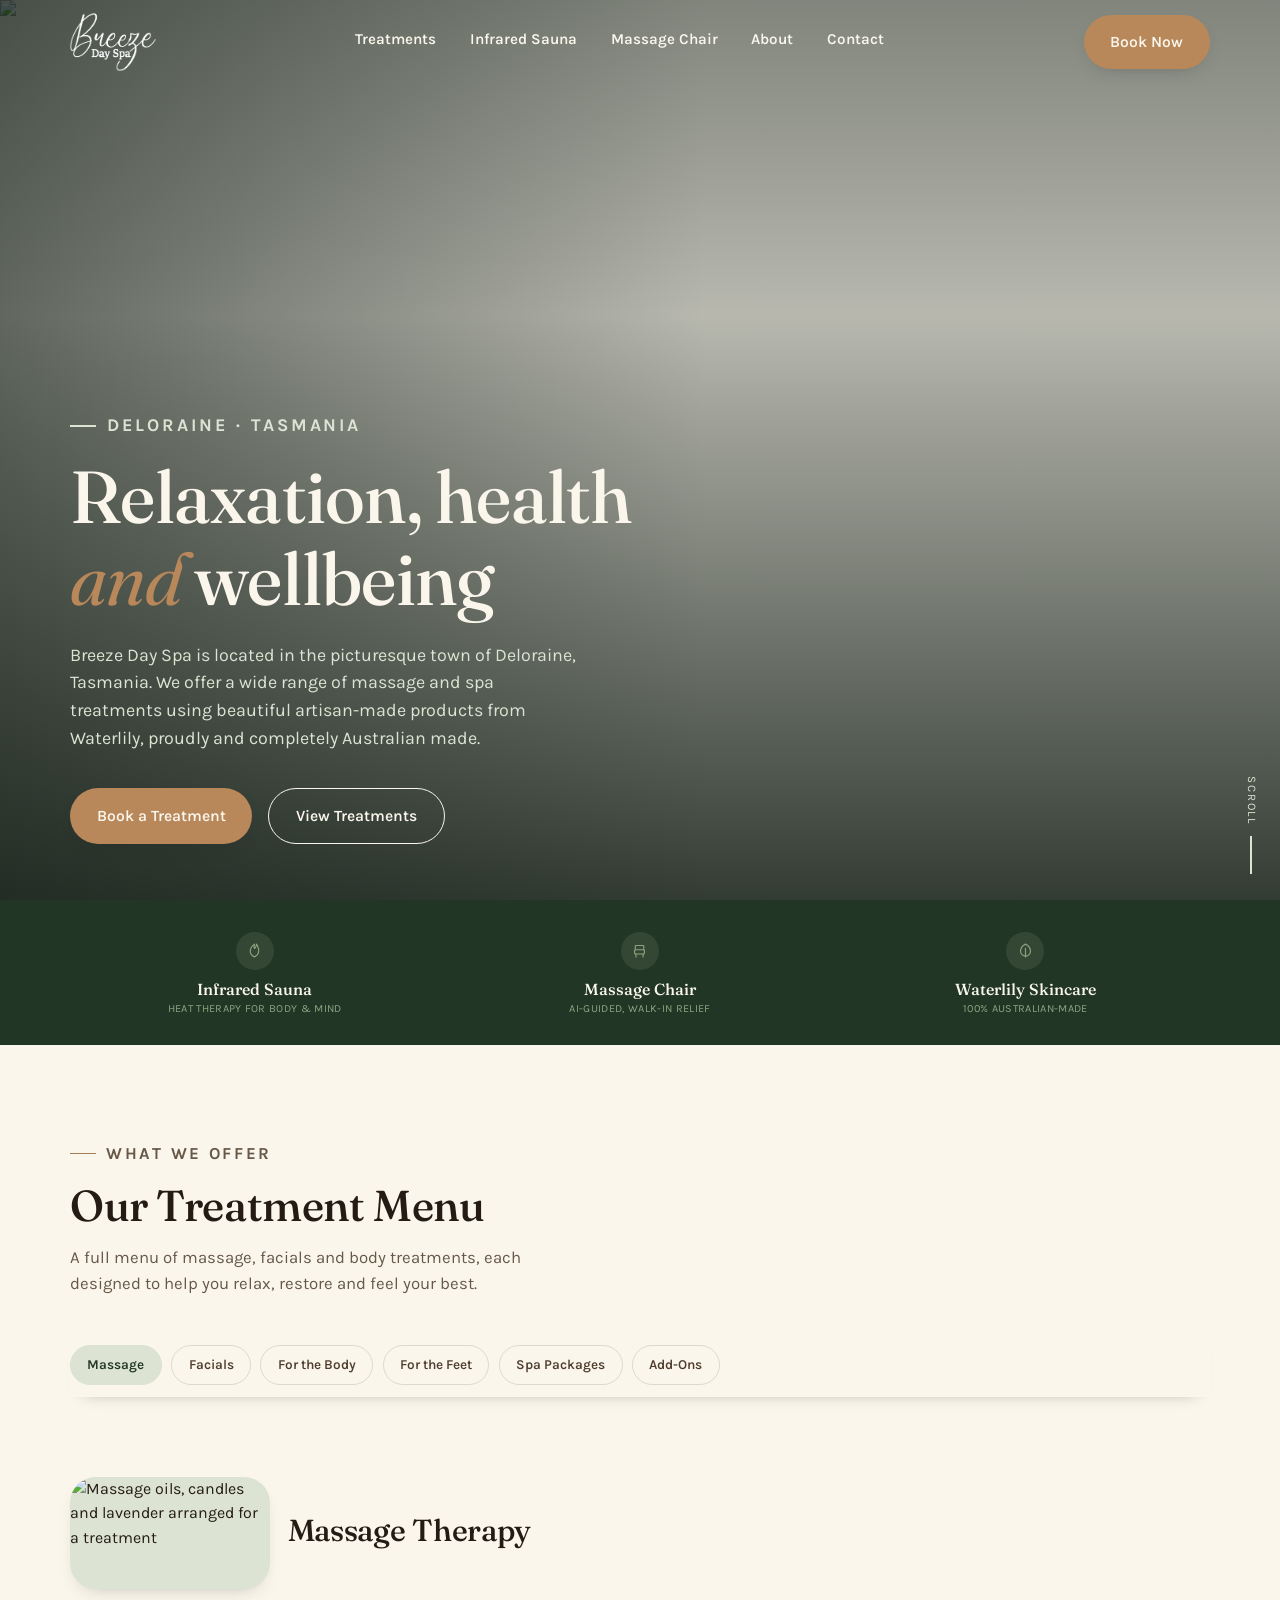
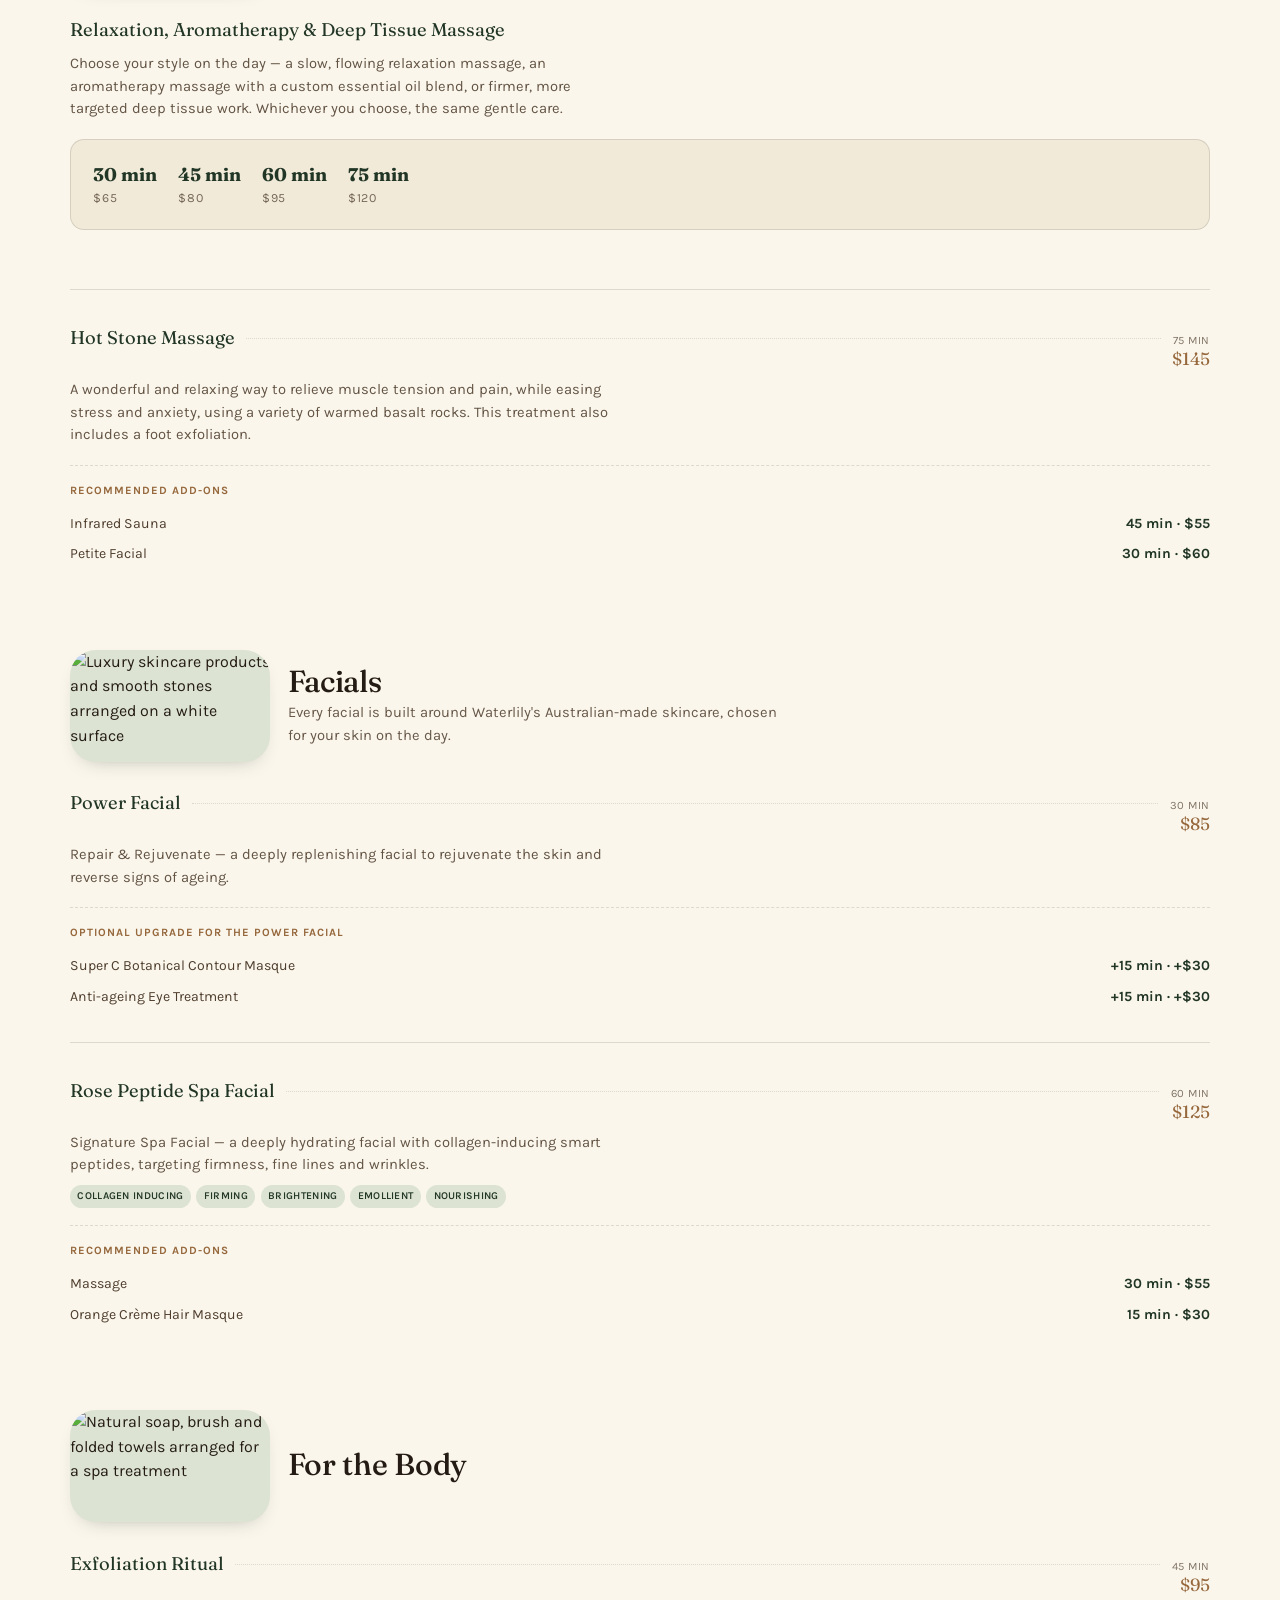
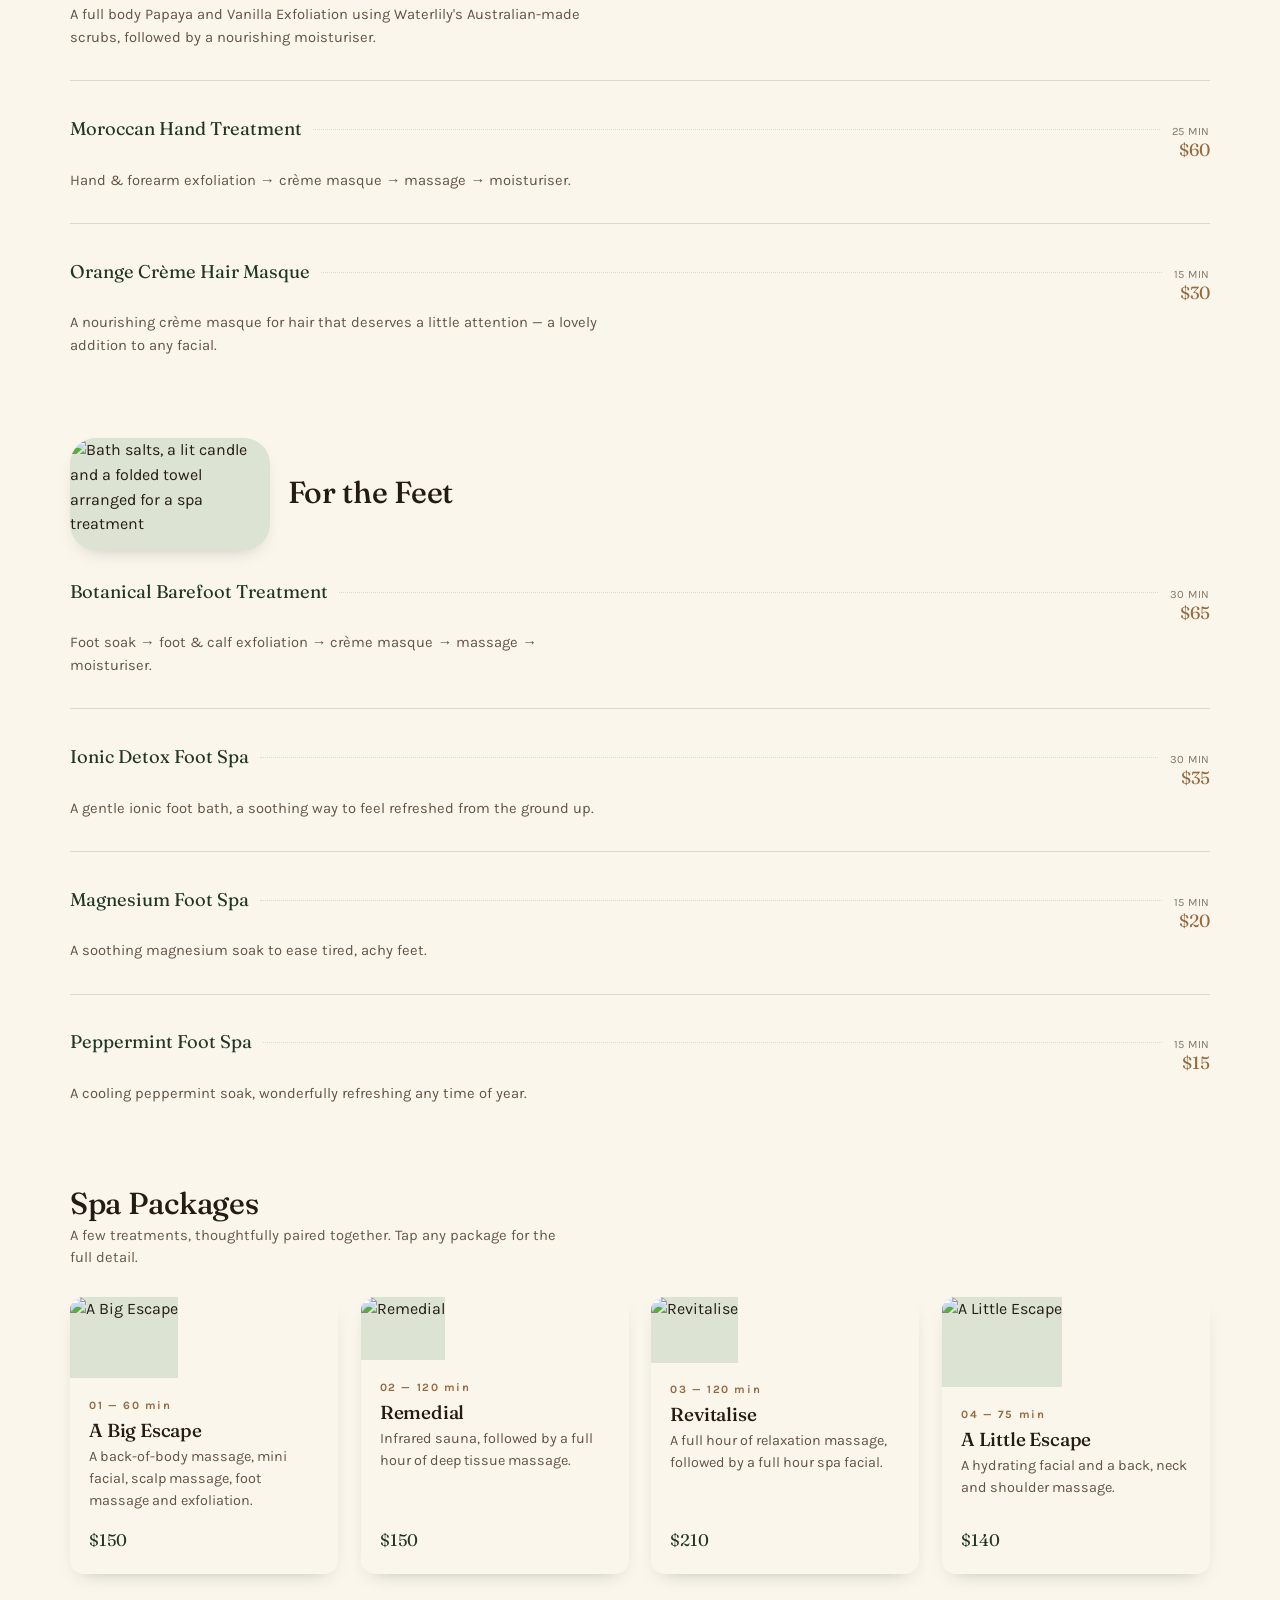
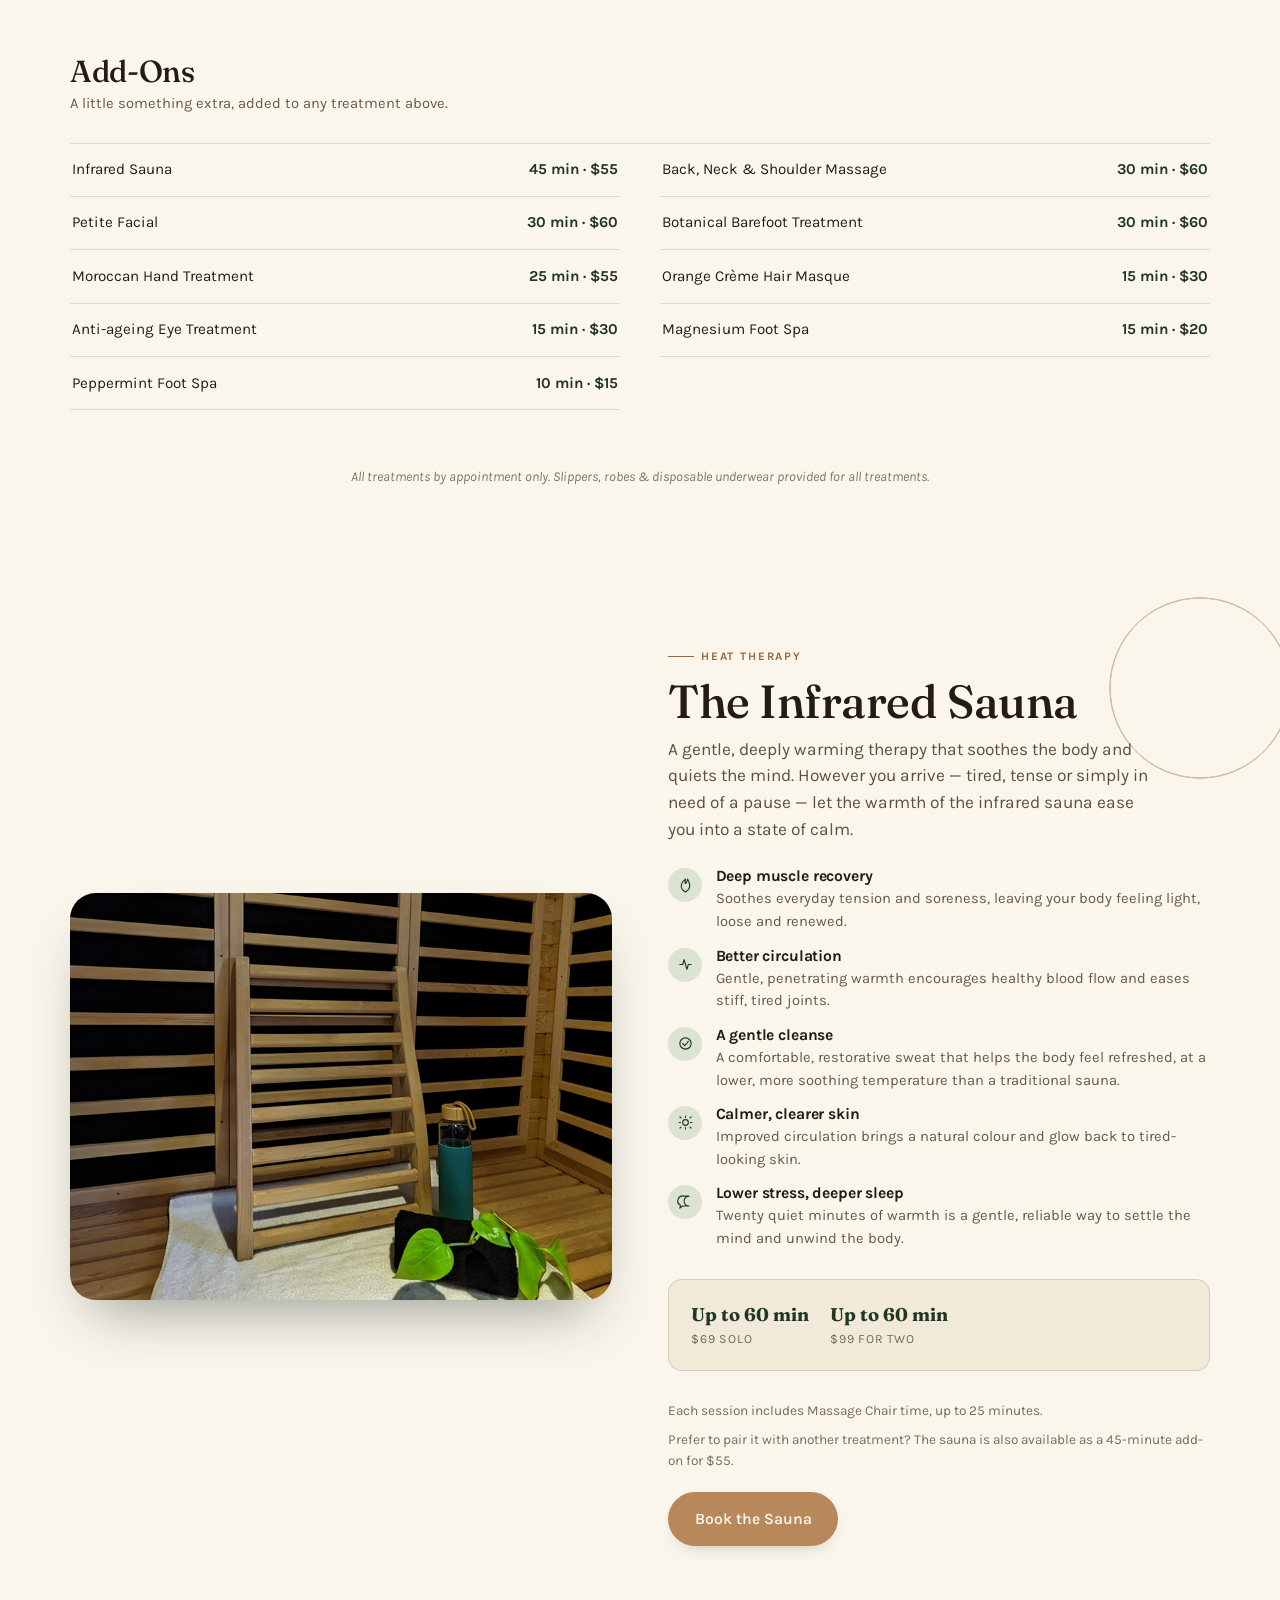
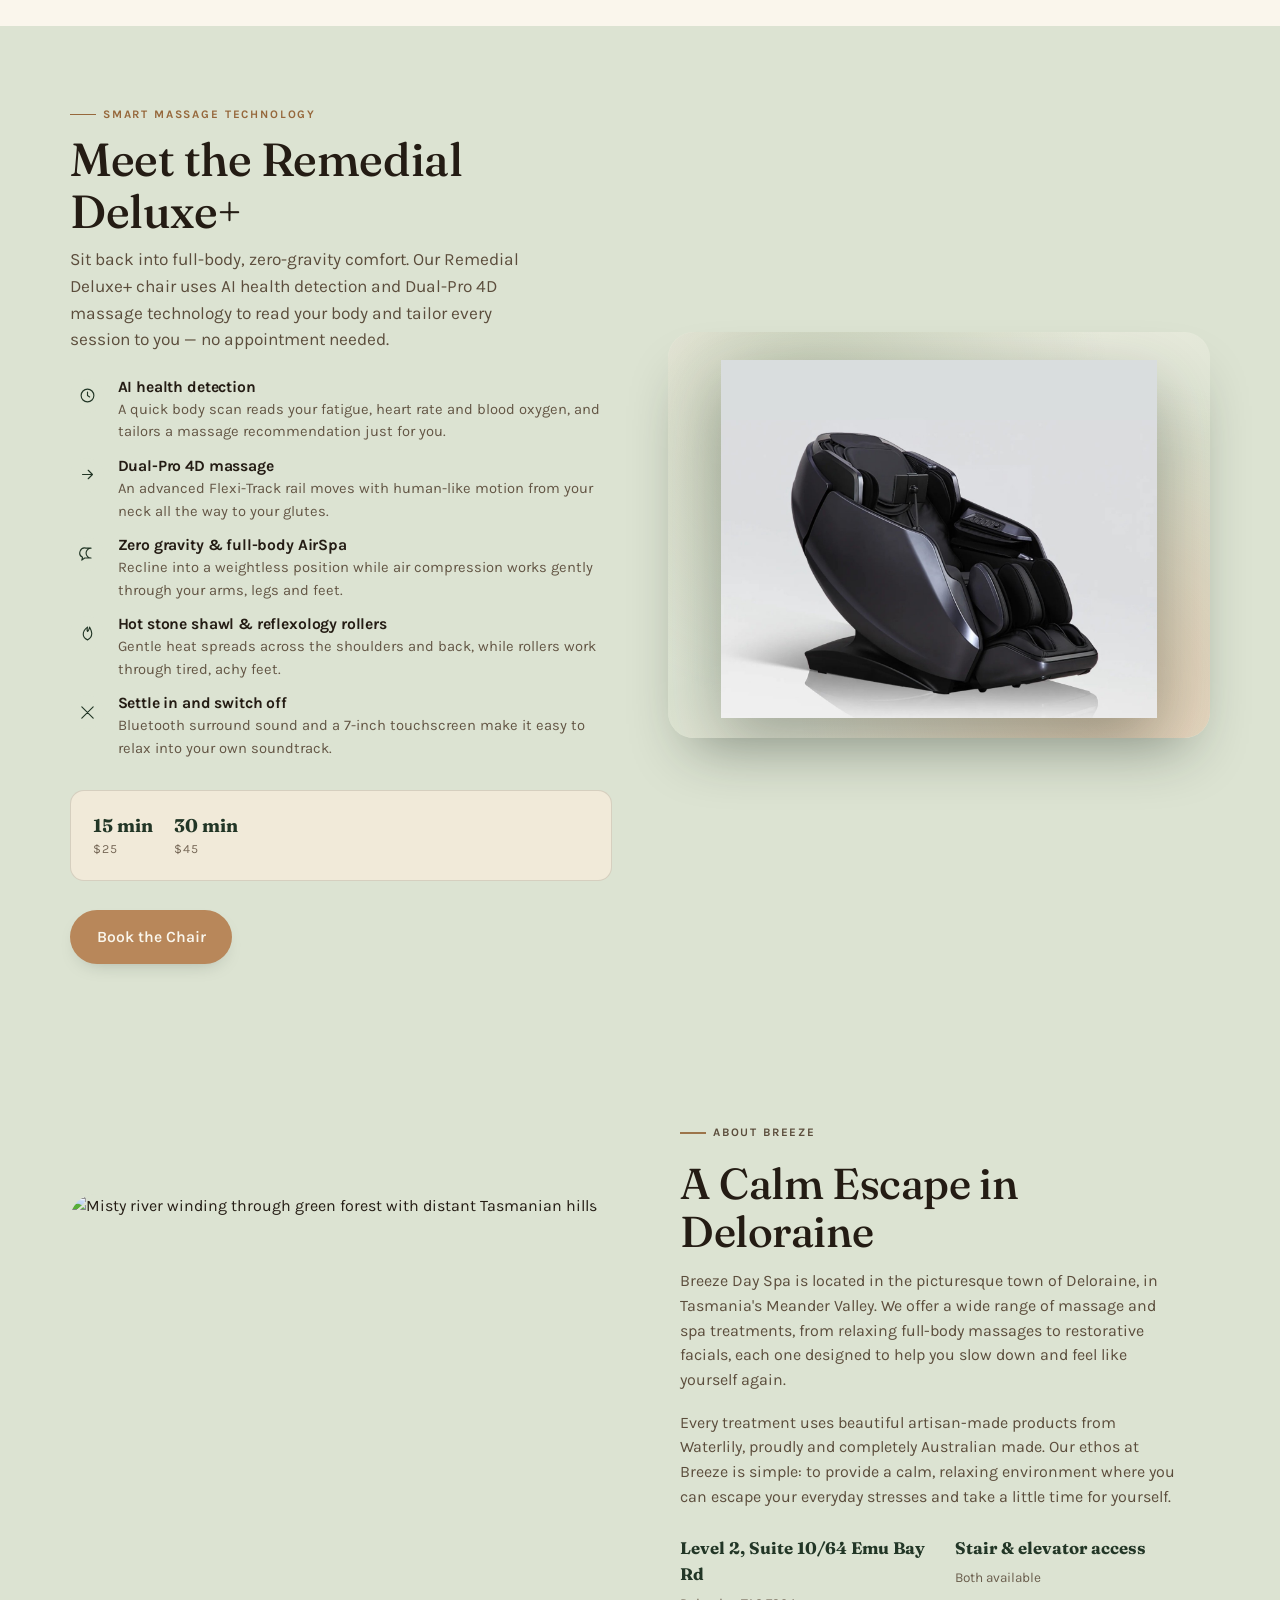
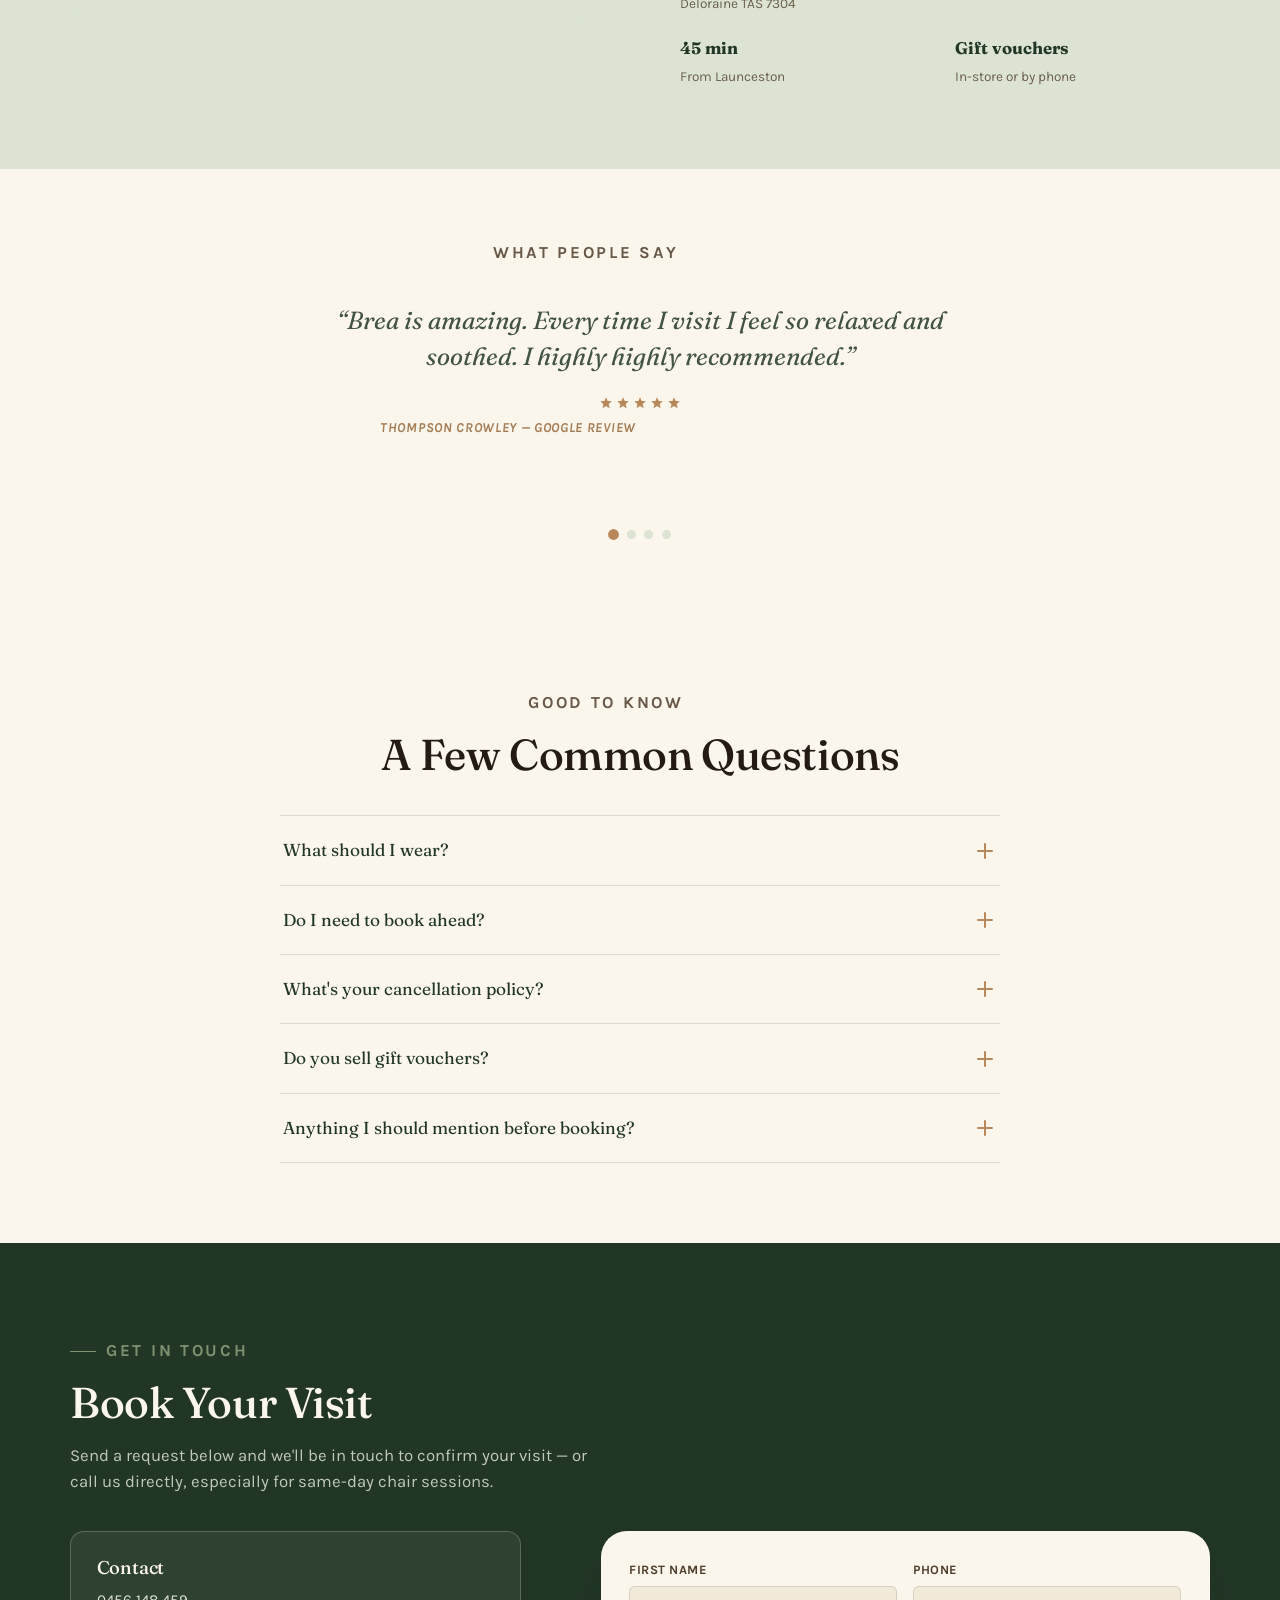
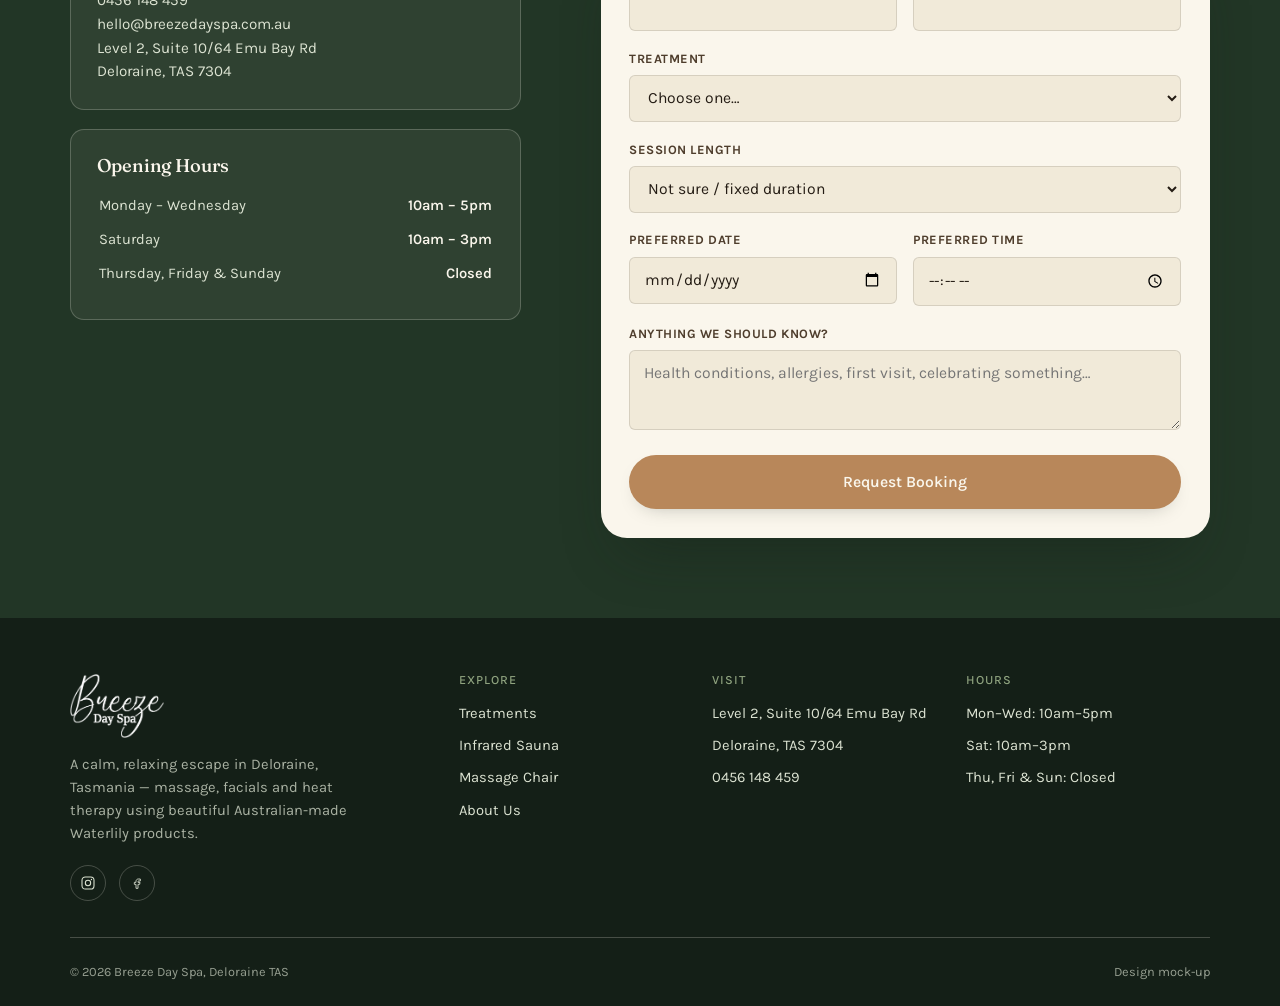
==== index.html.html @ b59d3cf5 "Add files via upload" ====
<!DOCTYPE html>
<html lang="en-AU">
<head>
<meta charset="UTF-8">
<meta name="viewport" content="width=device-width, initial-scale=1.0">
<title>Breeze Day Spa — Deloraine, Tasmania</title>
<link rel="preconnect" href="https://fonts.googleapis.com">
<link rel="preconnect" href="https://fonts.gstatic.com" crossorigin>
<link href="https://fonts.googleapis.com/css2?family=Fraunces:ital,opsz,wght@0,9..144,300;0,9..144,400;0,9..144,500;0,9..144,600;1,9..144,400;1,9..144,500&family=Karla:ital,wght@0,400;0,500;0,600;0,700;1,400&display=swap" rel="stylesheet">
<style>
/* ============ TOKENS ============ */
:root{
  --forest:#223626;
  --forest-deep:#141F17;
  --moss:#5C7A52;
  --moss-light:#8FA37F;
  --bark:#4E3D2C;
  --clay:#B8875A;
  --clay-deep:#96683C;
  --oat:#F1EAD9;
  --oat-light:#FAF6EC;
  --ink:#241C14;
  --mist:#DCE3D2;
  --line:rgba(36,28,20,0.13);
  --line-light:rgba(250,246,236,0.22);
  --shadow-sm:0 8px 20px -12px rgba(22,34,25,0.35);
  --shadow-lg:0 30px 60px -24px rgba(20,31,23,0.45);
  --radius-sm:6px;
  --radius-md:14px;
  --radius-lg:26px;
  --space-1:.5rem;--space-2:1rem;--space-3:1.5rem;--space-4:2.25rem;
  --space-5:3.5rem;--space-6:5rem;--space-7:7rem;
  --font-display:'Fraunces',Georgia,serif;
  --font-body:'Karla',-apple-system,BlinkMacSystemFont,'Segoe UI',sans-serif;
  --ease:cubic-bezier(.22,1,.36,1);
  --header-h:64px;
  --menu-nav-h:64px;
}

/* ============ RESET ============ */
*,*::before,*::after{box-sizing:border-box;margin:0;padding:0;}
html{scroll-behavior:smooth;-webkit-text-size-adjust:100%;}
body{
  font-family:var(--font-body);
  color:var(--ink);
  background:var(--oat-light);
  line-height:1.55;
  overflow-x:clip;
}
img{display:block;max-width:100%;}
a{color:inherit;text-decoration:none;}
button{font:inherit;color:inherit;background:none;border:none;cursor:pointer;}
ul{list-style:none;}
h1,h2,h3,h4{font-family:var(--font-display);font-weight:500;line-height:1.12;letter-spacing:-0.01em;}
:focus-visible{outline:2px solid var(--clay);outline-offset:3px;}
.container{width:100%;max-width:1180px;margin-inline:auto;padding-inline:1.25rem;}
section{scroll-margin-top:var(--header-h);}
@media(prefers-reduced-motion:reduce){
  html{scroll-behavior:auto;}
  *,*::before,*::after{animation-duration:.001ms !important;animation-iteration-count:1 !important;transition-duration:.001ms !important;}
}

/* ============ SHARED PATTERNS ============ */
.eyebrow{
  font-family:var(--font-body);font-weight:700;font-size:.72rem;letter-spacing:.16em;
  text-transform:uppercase;color:var(--clay-deep);display:flex;align-items:center;gap:.6em;
  margin-bottom:.9em;
}
.eyebrow::before{content:"";width:26px;height:1.5px;background:var(--clay-deep);display:inline-block;}
.eyebrow.on-dark{color:var(--moss-light);}
.eyebrow.on-dark::before{background:var(--moss-light);}

.btn{
  display:inline-flex;align-items:center;justify-content:center;gap:.55em;
  padding:.95em 1.7em;border-radius:100px;font-weight:600;font-size:.98rem;
  transition:transform .35s var(--ease),box-shadow .35s var(--ease),background .3s;
  white-space:nowrap;
}
.btn-primary{background:var(--clay);color:var(--oat-light);box-shadow:var(--shadow-sm);}
.btn-primary:hover{background:var(--clay-deep);transform:translateY(-2px);}
.btn-ghost{background:transparent;color:inherit;border:1.5px solid currentColor;}
.btn-ghost:hover{background:rgba(255,255,255,.12);transform:translateY(-2px);}
.btn-ghost.dark{border-color:var(--forest);color:var(--forest);}
.btn-ghost.dark:hover{background:rgba(34,54,38,.08);}

.section-head{max-width:640px;margin-bottom:var(--space-4);}
.section-head h2{font-size:clamp(1.9rem,5vw,2.7rem);}
.section-head p{margin-top:.9em;font-size:1.05rem;color:var(--bark);opacity:.85;max-width:52ch;}
.section-head.center{margin-inline:auto;text-align:center;}
.section-head.center .eyebrow{justify-content:center;}
.section-head.center .eyebrow::before{display:none;}

/* photo-treated retained as a hook class; images now render in natural colour */
.photo-treated{
  filter:none;
}
.photo-frame{position:relative;overflow:hidden;border-radius:var(--radius-lg);background:var(--mist);}
.photo-frame img{width:100%;height:100%;object-fit:cover;}
.photo-frame::after{
  content:"";position:absolute;inset:0;
  background:linear-gradient(180deg,rgba(20,31,23,0) 45%,rgba(20,31,23,.5) 100%);
  pointer-events:none;
}
.photo-frame.no-gradient::after{display:none;}

.reveal{opacity:0;transform:translateY(28px);transition:opacity .8s var(--ease),transform .8s var(--ease);}
.reveal.is-visible{opacity:1;transform:translateY(0);}

/* ============ HEADER ============ */
.site-header{
  position:fixed;top:0;left:0;right:0;z-index:100;
  height:var(--header-h);
  display:flex;align-items:center;
  background:rgba(241,234,217,.0);
  transition:background .4s var(--ease),box-shadow .4s var(--ease),height .3s var(--ease);
}
.site-header.scrolled{
  background:rgba(250,246,236,.94);backdrop-filter:blur(10px);
  box-shadow:0 2px 24px -6px rgba(20,31,23,.18);
}
.site-header .container{display:flex;align-items:center;justify-content:space-between;width:100%;}
.logo{display:flex;align-items:center;}
.logo-img{height:48px;width:auto;display:block;}
.logo-dark{display:none;}
.site-header.scrolled .logo-light{display:none;}
.site-header.scrolled .logo-dark{display:block;}
.site-header.scrolled .nav-link{color:var(--forest);}
.nav-link, .menu-toggle{color:var(--oat-light);}
.site-header.scrolled .menu-toggle{color:var(--forest);}

.nav-links{display:none;}
.nav-cta{display:none;}
.menu-toggle{
  width:42px;height:42px;display:flex;align-items:center;justify-content:center;
  flex-direction:column;gap:5px;
}
.menu-toggle span{display:block;width:22px;height:2px;background:currentColor;border-radius:2px;transition:transform .3s var(--ease),opacity .3s var(--ease);}
.menu-toggle.open span:nth-child(1){transform:translateY(7px) rotate(45deg);}
.menu-toggle.open span:nth-child(2){opacity:0;}
.menu-toggle.open span:nth-child(3){transform:translateY(-7px) rotate(-45deg);}

.mobile-menu{
  position:fixed;inset:0;top:var(--header-h);z-index:90;
  background:var(--forest);color:var(--oat-light);
  display:flex;flex-direction:column;justify-content:space-between;
  padding:var(--space-4) 1.5rem var(--space-5);
  transform:translateX(100%);transition:transform .5s var(--ease);
}
.mobile-menu.open{transform:translateX(0);}
.mobile-menu ul{display:flex;flex-direction:column;gap:1.6rem;}
.mobile-menu a{font-family:var(--font-display);font-size:1.7rem;font-weight:500;}
.mobile-menu .btn{margin-top:2rem;width:100%;}
.mobile-menu .mm-contact{font-size:.95rem;opacity:.75;line-height:1.8;}

@media(min-width:900px){
  :root{--header-h:84px;}
  .logo-img{height:58px;}
  .menu-toggle{display:none;}
  .mobile-menu{display:none;}
  .nav-links{display:flex;align-items:center;gap:2.1rem;}
  .nav-link{font-size:.95rem;font-weight:600;position:relative;padding-bottom:4px;}
  .nav-link::after{content:"";position:absolute;left:0;bottom:0;width:0;height:1.5px;background:currentColor;transition:width .3s var(--ease);}
  .nav-link:hover::after{width:100%;}
  .nav-cta{display:inline-flex;}
}

/* ============ HERO ============ */
.hero{
  position:relative;min-height:100vh;min-height:100svh;display:flex;align-items:flex-end;
  color:var(--oat-light);overflow:hidden;
}
.hero-media{position:absolute;inset:0;z-index:0;}
.hero-media img{width:100%;height:100%;object-fit:cover;}
.hero-media::after{
  content:"";position:absolute;inset:0;
  background:
    linear-gradient(180deg,rgba(20,31,23,.5) 0%,rgba(20,31,23,.25) 35%,rgba(20,31,23,.86) 100%),
    linear-gradient(90deg,rgba(20,31,23,.55) 0%,rgba(20,31,23,.05) 55%);
}
.hero-content{position:relative;z-index:1;width:100%;padding-block:6.5rem var(--space-5);}
.hero-content .eyebrow{color:var(--mist);}
.hero-content .eyebrow::before{background:var(--mist);}
.hero-content h1{font-size:clamp(2.5rem,9vw,4.6rem);font-weight:500;max-width:14ch;}
.hero-content h1 em{font-style:italic;font-weight:400;color:var(--clay);}
.hero-content p{margin-top:1.3rem;font-size:1.12rem;max-width:46ch;color:var(--mist);}
.hero-actions{margin-top:2.2rem;display:flex;flex-wrap:wrap;gap:1rem;}
.hero-scroll{
  position:absolute;bottom:1.6rem;right:1.25rem;z-index:1;
  writing-mode:vertical-rl;font-size:.72rem;letter-spacing:.16em;text-transform:uppercase;
  color:var(--mist);display:flex;align-items:center;gap:.7rem;
}
.hero-scroll .line{width:1.5px;height:38px;background:var(--mist);position:relative;overflow:hidden;}
.hero-scroll .line::after{content:"";position:absolute;top:-100%;left:0;width:100%;height:100%;background:var(--clay);animation:scrollline 2.2s ease-in-out infinite;}
@keyframes scrollline{0%{top:-100%;}50%{top:0%;}100%{top:100%;}}

/* ============ TRUST STRIP ============ */
.trust-strip{background:var(--forest);color:var(--oat);padding:1.8rem 0;}
.trust-strip .container{display:grid;grid-template-columns:repeat(3,1fr);gap:1rem;text-align:center;}
.trust-item{display:flex;flex-direction:column;align-items:center;text-decoration:none;transition:transform .3s var(--ease);}
.trust-item:hover,.trust-item:focus-visible{transform:translateY(-2px);}
.trust-icon{
  width:38px;height:38px;border-radius:50%;flex-shrink:0;
  display:flex;align-items:center;justify-content:center;
  background:rgba(143,163,127,.16);color:var(--clay);
  margin-bottom:.55rem;
}
.trust-item strong{font-family:var(--font-display);font-size:1rem;font-weight:500;color:var(--oat-light);line-height:1.25;}
.trust-item span{margin-top:.2rem;font-size:.68rem;letter-spacing:.03em;color:var(--moss-light);text-transform:uppercase;line-height:1.35;}

/* ============ GENERIC SECTION SPACING ============ */
.section{padding-block:var(--space-6);}
.section.tight{padding-block:var(--space-5);}
.bg-oat{background:var(--oat-light);}
.bg-mist{background:var(--mist);}
.bg-forest{background:var(--forest);color:var(--oat);}
.bg-forest h2,.bg-forest h3{color:var(--oat-light);}

/* ============ FEATURE: SAUNA / CHAIR ============ */
.feature{position:relative;z-index:0;overflow:hidden;}
.feature-grid{display:grid;gap:var(--space-4);}
.feature-media{position:relative;}
.feature-media .photo-frame{aspect-ratio:4/3;box-shadow:var(--shadow-lg);}
.chair-scene{
  position:relative;aspect-ratio:4/3;border-radius:var(--radius-lg);overflow:hidden;
  box-shadow:var(--shadow-lg);background:var(--mist);
}
.chair-scene-bg{
  position:absolute;inset:0;
  background:
    radial-gradient(circle at 26% 18%,rgba(143,163,127,.45),transparent 58%),
    radial-gradient(circle at 82% 88%,rgba(184,135,90,.32),transparent 55%),
    linear-gradient(155deg,var(--oat-light) 0%,var(--mist) 55%,var(--oat) 100%);
}
.chair-scene-card{position:absolute;inset:7% 9% 5%;display:flex;align-items:center;justify-content:center;}
.chair-scene-card img{width:100%;height:100%;object-fit:contain;filter:drop-shadow(0 26px 34px rgba(20,31,23,.32));}
.feature-body h2{font-size:clamp(2rem,6vw,2.9rem);margin-bottom:.5rem;}
.feature-lede{font-size:1.08rem;color:var(--bark);opacity:.9;margin-bottom:1.6rem;max-width:48ch;}
.benefit-list{display:grid;gap:.85rem;margin-bottom:1.8rem;}
.benefit-item{display:flex;gap:.85rem;align-items:flex-start;}
.benefit-item .ico{
  flex-shrink:0;width:34px;height:34px;border-radius:50%;
  background:var(--mist);display:flex;align-items:center;justify-content:center;color:var(--forest);
}
.benefit-item h4{font-family:var(--font-body);font-weight:700;font-size:.98rem;margin-bottom:.15rem;}
.benefit-item p{font-size:.92rem;color:var(--bark);opacity:.85;}
.session-box{
  background:var(--oat);border:1px solid var(--line);border-radius:var(--radius-md);
  padding:1.3rem 1.4rem;margin-bottom:1.8rem;display:flex;flex-wrap:wrap;gap:1.3rem;
}
.session-box .opt{display:flex;flex-direction:column;}
.session-box .opt strong{font-family:var(--font-display);font-size:1.15rem;color:var(--forest);}
.session-box .opt span{font-size:.78rem;text-transform:uppercase;letter-spacing:.06em;color:var(--bark);opacity:.75;}

/* warmth ring signature graphic, used behind the sauna feature */
.warmth-rings{position:absolute;pointer-events:none;z-index:-1;opacity:.55;}
.warmth-rings circle{fill:none;stroke:var(--clay);stroke-width:1;transform-origin:center;animation:ring-pulse 5.5s var(--ease) infinite;}
.warmth-rings circle:nth-child(2){animation-delay:1.1s;}
.warmth-rings circle:nth-child(3){animation-delay:2.2s;}
@keyframes ring-pulse{
  0%{transform:scale(.65);opacity:.9;}
  80%{transform:scale(1.25);opacity:0;}
  100%{transform:scale(1.25);opacity:0;}
}

@media(min-width:860px){
  .feature-grid{grid-template-columns:1fr 1fr;align-items:center;gap:var(--space-5);}
  .feature.reverse .feature-grid{direction:rtl;}
  .feature.reverse .feature-body{direction:ltr;}
  .feature.reverse .feature-media{direction:ltr;}
}

/* ============ TREATMENT MENU (categories, price rows, variants) ============ */
.menu-nav{
  display:flex;gap:.6rem;overflow-x:auto;padding:.75rem 0;margin-bottom:var(--space-4);
  scrollbar-width:none;-ms-overflow-style:none;
  position:sticky;top:var(--header-h);z-index:50;
  background:var(--oat-light);
  box-shadow:0 10px 16px -14px rgba(20,31,23,.35);
}
.menu-nav::-webkit-scrollbar{display:none;}
.menu-nav a{
  flex-shrink:0;padding:.6em 1.2em;border-radius:100px;border:1.5px solid var(--line);
  font-size:.85rem;font-weight:600;color:var(--bark);white-space:nowrap;
  transition:background .3s var(--ease),border-color .3s var(--ease),color .3s var(--ease);
}
.menu-nav a.active{background:var(--mist);border-color:var(--mist);color:var(--forest);}

.menu-category{margin-top:var(--space-6);scroll-margin-top:calc(var(--header-h) + var(--menu-nav-h) + 18px);}
.menu-category:first-of-type{margin-top:0;}
.menu-category-head{display:grid;gap:1.1rem;align-items:center;margin-bottom:1.7rem;}
.menu-category-photo{aspect-ratio:16/9;box-shadow:var(--shadow-sm);}
.menu-category-head h3{font-size:clamp(1.5rem,4vw,1.9rem);margin-bottom:.3rem;}
.menu-category-head .cat-note{font-size:.92rem;color:var(--bark);opacity:.85;max-width:56ch;}
@media(min-width:700px){
  .menu-category-head{grid-template-columns:200px 1fr;}
}

.menu-list{display:flex;flex-direction:column;gap:2.1rem;}
.menu-item{padding-bottom:1.9rem;border-bottom:1px solid var(--line);}
.menu-item:last-child{border-bottom:none;padding-bottom:0;}

.menu-item-head{display:flex;align-items:baseline;gap:.7rem;margin-bottom:.55rem;}
.menu-item-head .name{font-family:var(--font-display);font-size:1.15rem;color:var(--forest);}
.menu-item-head .leader{flex:1;min-width:20px;border-bottom:1.5px dotted var(--line);transform:translateY(-5px);}
.menu-item-price{display:flex;flex-direction:column;align-items:flex-end;line-height:1.25;flex-shrink:0;}
.menu-item-price .dur{font-size:.7rem;text-transform:uppercase;letter-spacing:.05em;color:var(--bark);opacity:.7;}
.menu-item-price .amt{font-family:var(--font-display);font-size:1.1rem;color:var(--clay-deep);}
.menu-item-title{font-family:var(--font-display);font-size:1.15rem;color:var(--forest);margin-bottom:.5rem;}
.menu-item-desc{font-size:.92rem;color:var(--bark);opacity:.88;max-width:60ch;}

.menu-tags{margin-top:.5rem;display:flex;flex-wrap:wrap;gap:.35rem;}
.tag-pill{display:inline-block;font-size:.65rem;letter-spacing:.03em;text-transform:uppercase;background:var(--mist);color:var(--forest);padding:.3em .7em;border-radius:100px;font-weight:600;}

.menu-addon-block{margin-top:1.1rem;padding-top:1rem;border-top:1px dashed var(--line);}
.menu-addon-block .label{font-size:.7rem;font-weight:700;letter-spacing:.09em;text-transform:uppercase;color:var(--clay-deep);margin-bottom:.55rem;}
.menu-addon-row{display:flex;justify-content:space-between;gap:1rem;font-size:.88rem;padding:.28rem 0;color:var(--bark);}
.menu-addon-row .amt{font-weight:700;color:var(--forest);white-space:nowrap;flex-shrink:0;}

.addon-grid{display:grid;gap:0;border-top:1px solid var(--line);}
.addon-row{display:flex;justify-content:space-between;gap:1rem;padding:.9rem .1rem;border-bottom:1px solid var(--line);font-size:.95rem;}
.addon-row .amt{font-weight:700;color:var(--forest);white-space:nowrap;}
@media(min-width:700px){
  .addon-grid{grid-template-columns:1fr 1fr;column-gap:2.5rem;}
}

.menu-footnote{margin-top:var(--space-5);text-align:center;font-size:.85rem;font-style:italic;color:var(--bark);opacity:.7;}

/* ============ TREATMENT/PACKAGE CARDS ============ */
.treat-grid{
  display:grid;grid-template-columns:repeat(auto-fill,minmax(230px,1fr));
  gap:1.4rem;
}
.treat-card{
  cursor:pointer;background:var(--oat-light);border-radius:var(--radius-md);overflow:hidden;
  box-shadow:var(--shadow-sm);transition:transform .4s var(--ease),box-shadow .4s var(--ease);
  display:flex;flex-direction:column;text-align:left;width:100%;
}
.treat-card:hover{transform:translateY(-6px);box-shadow:var(--shadow-lg);}
.treat-card .photo-frame{aspect-ratio:4/3;border-radius:0;}
.treat-card-body{padding:1.15rem 1.2rem 1.3rem;flex:1;display:flex;flex-direction:column;}
.treat-card-body .num{font-size:.7rem;letter-spacing:.14em;color:var(--clay-deep);font-weight:700;margin-bottom:.35rem;}
.treat-card-body h3{font-size:1.18rem;margin-bottom:.3rem;}
.treat-card-body .meta{font-size:.78rem;color:var(--bark);opacity:.75;margin-bottom:.55rem;text-transform:uppercase;letter-spacing:.04em;}
.treat-card-body p{font-size:.9rem;color:var(--bark);opacity:.88;flex:1;}
.treat-card-body .price{margin-top:.9rem;font-family:var(--font-display);color:var(--forest);font-size:1.05rem;}

/* Treatment modal */
.modal-backdrop{
  position:fixed;inset:0;background:rgba(20,31,23,.6);backdrop-filter:blur(3px);
  z-index:200;opacity:0;pointer-events:none;transition:opacity .35s var(--ease);
  display:flex;align-items:flex-end;justify-content:center;
}
.modal-backdrop.open{opacity:1;pointer-events:auto;}
.modal{
  background:var(--oat-light);width:100%;max-width:560px;border-radius:24px 24px 0 0;
  max-height:88vh;overflow-y:auto;transform:translateY(40px);transition:transform .4s var(--ease);
}
.modal-backdrop.open .modal{transform:translateY(0);}
.modal-media{position:relative;aspect-ratio:16/10;}
.modal-media img{width:100%;height:100%;object-fit:cover;}
.modal-close{
  position:absolute;top:1rem;right:1rem;width:38px;height:38px;border-radius:50%;
  background:rgba(20,31,23,.55);color:#fff;display:flex;align-items:center;justify-content:center;
  backdrop-filter:blur(4px);
}
.modal-body{padding:1.6rem 1.6rem 2.2rem;}
.modal-body .meta{font-size:.8rem;text-transform:uppercase;letter-spacing:.05em;color:var(--clay-deep);font-weight:700;margin-bottom:.4rem;}
.modal-body h3{font-size:1.6rem;margin-bottom:.6rem;}
.modal-body p{color:var(--bark);opacity:.9;margin-bottom:1.4rem;}
.modal-footer{display:flex;align-items:center;justify-content:space-between;gap:1rem;flex-wrap:wrap;}
.modal-footer .price{font-family:var(--font-display);font-size:1.3rem;color:var(--forest);}
@media(min-width:640px){
  .modal-backdrop{align-items:center;}
  .modal{border-radius:24px;}
}

/* ============ ABOUT / LOCATION ============ */
.about-grid{display:grid;gap:var(--space-4);align-items:center;}
.about-media .photo-frame{aspect-ratio:5/4;}
.about-copy p{color:var(--bark);opacity:.9;margin-bottom:1.1rem;max-width:50ch;}
.about-facts{display:grid;grid-template-columns:1fr 1fr;gap:1.2rem;margin-top:1.6rem;}
.about-facts .fact strong{display:block;font-family:var(--font-display);color:var(--forest);font-size:1.05rem;margin-bottom:.2rem;}
.about-facts .fact span{font-size:.85rem;color:var(--bark);opacity:.8;}
@media(min-width:860px){
  .about-grid{grid-template-columns:1fr 1fr;gap:var(--space-6);}
}

/* ============ TESTIMONIALS ============ */
.testi-wrap{max-width:680px;margin-inline:auto;text-align:center;position:relative;}
.testi-track{position:relative;min-height:220px;}
.testi-slide{
  position:absolute;inset:0;opacity:0;transform:translateY(12px);
  transition:opacity .6s var(--ease),transform .6s var(--ease);pointer-events:none;
}
.testi-slide.active{opacity:1;transform:translateY(0);pointer-events:auto;}
.testi-slide p{font-family:var(--font-display);font-size:clamp(1.2rem,3.4vw,1.55rem);font-weight:400;font-style:italic;color:var(--forest);line-height:1.45;}
.testi-stars{display:flex;justify-content:center;gap:.2rem;margin-top:1.3rem;color:var(--clay);}
.testi-slide .who{margin-top:.5rem;font-family:var(--font-body);font-weight:700;font-size:.85rem;text-transform:uppercase;letter-spacing:.05em;color:var(--clay-deep);}
.testi-dots{display:flex;gap:.55rem;justify-content:center;margin-top:1.8rem;}
.testi-dots button{width:9px;height:9px;border-radius:50%;background:var(--mist);transition:background .3s,transform .3s;}
.testi-dots button.active{background:var(--clay);transform:scale(1.2);}

/* ============ FAQ ============ */
.faq-list{max-width:720px;margin-inline:auto;border-top:1px solid var(--line);}
.faq-item{border-bottom:1px solid var(--line);}
.faq-q{
  width:100%;display:flex;align-items:center;justify-content:space-between;gap:1rem;
  padding:1.3rem .2rem;text-align:left;font-family:var(--font-display);font-size:1.08rem;color:var(--forest);
}
.faq-q .plus{flex-shrink:0;width:24px;height:24px;position:relative;}
.faq-q .plus::before,.faq-q .plus::after{content:"";position:absolute;background:var(--clay);border-radius:2px;transition:transform .35s var(--ease);}
.faq-q .plus::before{width:16px;height:2px;top:11px;left:4px;}
.faq-q .plus::after{width:2px;height:16px;top:4px;left:11px;}
.faq-item.open .faq-q .plus::after{transform:rotate(90deg);opacity:0;}
.faq-a{max-height:0;overflow:hidden;transition:max-height .45s var(--ease);}
.faq-a p{padding:0 .2rem 1.4rem;color:var(--bark);opacity:.88;max-width:60ch;font-size:.95rem;}

/* ============ BOOKING / CONTACT ============ */
.book-grid{display:grid;gap:var(--space-4);}
.info-card{background:rgba(250,246,236,.06);border:1px solid var(--line-light);border-radius:var(--radius-md);padding:1.6rem;}
.info-card + .info-card{margin-top:1.2rem;}
.info-card h3{font-size:1.15rem;color:var(--oat-light);margin-bottom:.7rem;}
.info-card p, .info-card a{color:var(--mist);font-size:.95rem;}
.hours-table{width:100%;font-size:.92rem;color:var(--mist);}
.hours-table td{padding:.3rem 0;}
.hours-table td:last-child{text-align:right;color:var(--oat-light);font-weight:600;}

.book-form{background:var(--oat-light);border-radius:var(--radius-lg);padding:1.8rem;box-shadow:var(--shadow-lg);color:var(--ink);}
.form-row{margin-bottom:1.1rem;}
.form-row label{display:block;font-size:.8rem;font-weight:700;text-transform:uppercase;letter-spacing:.04em;margin-bottom:.4rem;color:var(--bark);}
.form-row input,.form-row select,.form-row textarea{
  width:100%;padding:.8em .9em;border:1.5px solid var(--line);border-radius:var(--radius-sm);
  font-family:var(--font-body);font-size:.98rem;background:var(--oat);color:var(--ink);
  transition:border-color .3s;
}
.form-row input:focus,.form-row select:focus,.form-row textarea:focus{border-color:var(--clay);outline:none;}
.form-row textarea{resize:vertical;min-height:80px;}
.two-col{display:grid;grid-template-columns:1fr 1fr;gap:1rem;}
.form-success{
  display:none;align-items:center;gap:.7rem;background:var(--mist);color:var(--forest);
  padding:1rem 1.1rem;border-radius:var(--radius-sm);font-weight:600;font-size:.92rem;margin-top:1rem;
}
.form-success.show{display:flex;}
@media(min-width:900px){
  .book-grid{grid-template-columns:.85fr 1.15fr;gap:var(--space-6);}
}

/* ============ FOOTER ============ */
.site-footer{background:var(--forest-deep);color:var(--mist);padding-block:var(--space-5) var(--space-3);}
.footer-top{display:grid;gap:var(--space-4);padding-bottom:var(--space-4);border-bottom:1px solid var(--line-light);}
.footer-brand .logo{margin-bottom:1rem;}
.logo-footer{height:64px;}
.footer-brand p{max-width:34ch;font-size:.92rem;opacity:.75;}
.footer-col h4{font-family:var(--font-body);font-size:.78rem;text-transform:uppercase;letter-spacing:.08em;color:var(--moss-light);margin-bottom:.9rem;}
.footer-col ul{display:flex;flex-direction:column;gap:.6rem;font-size:.92rem;}
.footer-col a:hover{color:var(--oat-light);}
.footer-social{display:flex;gap:.8rem;margin-top:1.2rem;}
.footer-social a{width:36px;height:36px;border-radius:50%;border:1px solid var(--line-light);display:flex;align-items:center;justify-content:center;transition:background .3s,border-color .3s;}
.footer-social a:hover{background:rgba(255,255,255,.08);border-color:var(--moss-light);}
.footer-bottom{display:flex;flex-wrap:wrap;justify-content:space-between;gap:.8rem;padding-top:var(--space-3);font-size:.8rem;opacity:.65;}
@media(min-width:860px){
  .footer-top{grid-template-columns:1.3fr .8fr .8fr .9fr;}
}

/* ============ STICKY MOBILE CTA ============ */
.sticky-cta{
  position:fixed;bottom:0;left:0;right:0;z-index:80;padding:.85rem 1rem;
  background:linear-gradient(0deg,rgba(20,31,23,.97) 60%,rgba(20,31,23,0));
  transform:translateY(100%);transition:transform .4s var(--ease);
}
.sticky-cta.show{transform:translateY(0);}
.sticky-cta .btn{width:100%;}
@media(min-width:900px){.sticky-cta{display:none;}}
</style>
</head>
<body>

<!-- ============ HEADER ============ -->
<header class="site-header" id="siteHeader">
  <div class="container">
    <a href="#top" class="logo" aria-label="Breeze Day Spa — home">
      <img src="[data-uri]" alt="Breeze Day Spa" class="logo-img logo-light">
      <img src="[data-uri]" alt="Breeze Day Spa" class="logo-img logo-dark">
    </a>
    <nav class="nav-links" aria-label="Primary">
      <a class="nav-link" href="#treatments">Treatments</a>
      <a class="nav-link" href="#sauna">Infrared Sauna</a>
      <a class="nav-link" href="#chair">Massage Chair</a>
      <a class="nav-link" href="#about">About</a>
      <a class="nav-link" href="#book">Contact</a>
    </nav>
    <a href="#book" class="btn btn-primary nav-cta">Book Now</a>
    <button class="menu-toggle" id="menuToggle" aria-label="Open menu" aria-expanded="false" aria-controls="mobileMenu">
      <span></span><span></span><span></span>
    </button>
  </div>
</header>

<div class="mobile-menu" id="mobileMenu">
  <ul>
    <li><a href="#treatments" class="mm-link">Treatments</a></li>
    <li><a href="#sauna" class="mm-link">Infrared Sauna</a></li>
    <li><a href="#chair" class="mm-link">Massage Chair</a></li>
    <li><a href="#about" class="mm-link">About</a></li>
    <li><a href="#book" class="mm-link">Contact</a></li>
  </ul>
  <div>
    <a href="#book" class="btn btn-primary mm-link">Book Now</a>
    <p class="mm-contact">0456 148 459<br>Level 2, Suite 10/64 Emu Bay Rd, Deloraine</p>
  </div>
</div>

<!-- ============ HERO ============ -->
<div id="top"></div>
<section class="hero">
  <div class="hero-media">
    <img src="https://images.pexels.com/photos/6186740/pexels-photo-6186740.jpeg?auto=compress&cs=tinysrgb&w=1600" alt="Lit candle and rolled white towels arranged on a wooden surface" class="photo-treated" loading="eager">
  </div>
  <div class="hero-content container">
    <p class="eyebrow">Deloraine · Tasmania</p>
    <h1>Relaxation, health <em>and</em> wellbeing</h1>
    <p>Breeze Day Spa is located in the picturesque town of Deloraine, Tasmania. We offer a wide range of massage and spa treatments using beautiful artisan-made products from Waterlily, proudly and completely Australian made.</p>
    <div class="hero-actions">
      <a href="#book" class="btn btn-primary">Book a Treatment</a>
      <a href="#treatments" class="btn btn-ghost">View Treatments</a>
    </div>
  </div>
  <div class="hero-scroll"><span>Scroll</span><span class="line"></span></div>
</section>

<!-- ============ TRUST STRIP ============ -->
<div class="trust-strip">
  <div class="container">
    <a href="#sauna" class="trust-item">
      <span class="trust-icon" aria-hidden="true">
        <svg width="17" height="17" viewBox="0 0 24 24" fill="none"><path d="M12 21c4-2 6-5 6-9 0-4-2-6-3-9-1 3-1 5-3 6-1-2-1-3 0-6-4 3-6 7-6 10 0 4 2 6 6 8z" stroke="currentColor" stroke-width="1.6" stroke-linejoin="round"/></svg>
      </span>
      <strong>Infrared Sauna</strong>
      <span>Heat therapy for body &amp; mind</span>
    </a>
    <a href="#chair" class="trust-item">
      <span class="trust-icon" aria-hidden="true">
        <svg width="17" height="17" viewBox="0 0 24 24" fill="none"><path d="M6 11V6a1 1 0 011-1h10a1 1 0 011 1v5" stroke="currentColor" stroke-width="1.6" stroke-linecap="round"/><rect x="5" y="11" width="14" height="6" rx="1.5" stroke="currentColor" stroke-width="1.6"/><path d="M7 17v4M17 17v4" stroke="currentColor" stroke-width="1.6" stroke-linecap="round"/></svg>
      </span>
      <strong>Massage Chair</strong>
      <span>AI-guided, walk-in relief</span>
    </a>
    <a href="#cat-facials" class="trust-item">
      <span class="trust-icon" aria-hidden="true">
        <svg width="17" height="17" viewBox="0 0 24 24" fill="none"><path d="M12 3c-4 2-7 6-7 10a7 7 0 0014 0c0-4-3-8-7-10z" stroke="currentColor" stroke-width="1.6" stroke-linejoin="round"/><path d="M12 21V9" stroke="currentColor" stroke-width="1.6" stroke-linecap="round"/></svg>
      </span>
      <strong>Waterlily Skincare</strong>
      <span>100% Australian-made</span>
    </a>
  </div>
</div>

<!-- ============ FEATURE 1: TREATMENTS ============ -->
<section class="section bg-oat" id="treatments">
  <div class="container">
    <div class="section-head">
      <p class="eyebrow">What We Offer</p>
      <h2>Our Treatment Menu</h2>
      <p>A full menu of massage, facials and body treatments, each designed to help you relax, restore and feel your best.</p>
    </div>

    <nav class="menu-nav" aria-label="Treatment categories">
      <a href="#cat-massage">Massage</a>
      <a href="#cat-facials">Facials</a>
      <a href="#cat-body">For the Body</a>
      <a href="#cat-feet">For the Feet</a>
      <a href="#cat-packages">Spa Packages</a>
      <a href="#cat-addons">Add-Ons</a>
    </nav>

    <!-- MASSAGE THERAPY -->
    <div class="menu-category" id="cat-massage">
      <div class="menu-category-head">
        <div class="photo-frame no-gradient menu-category-photo">
          <img src="https://images.pexels.com/photos/9898734/pexels-photo-9898734.jpeg?auto=compress&cs=tinysrgb&w=900" alt="Massage oils, candles and lavender arranged for a treatment" loading="lazy">
        </div>
        <div>
          <h3>Massage Therapy</h3>
        </div>
      </div>
      <div class="menu-list">
        <div class="menu-item">
          <p class="menu-item-title">Relaxation, Aromatherapy &amp; Deep Tissue Massage</p>
          <p class="menu-item-desc">Choose your style on the day — a slow, flowing relaxation massage, an aromatherapy massage with a custom essential oil blend, or firmer, more targeted deep tissue work. Whichever you choose, the same gentle care.</p>
          <div class="session-box" style="margin-top:1.1rem;">
            <div class="opt"><strong>30 min</strong><span>$65</span></div>
            <div class="opt"><strong>45 min</strong><span>$80</span></div>
            <div class="opt"><strong>60 min</strong><span>$95</span></div>
            <div class="opt"><strong>75 min</strong><span>$120</span></div>
          </div>
        </div>
        <div class="menu-item">
          <div class="menu-item-head">
            <span class="name">Hot Stone Massage</span><span class="leader"></span>
            <div class="menu-item-price"><span class="dur">75 min</span><span class="amt">$145</span></div>
          </div>
          <p class="menu-item-desc">A wonderful and relaxing way to relieve muscle tension and pain, while easing stress and anxiety, using a variety of warmed basalt rocks. This treatment also includes a foot exfoliation.</p>
          <div class="menu-addon-block">
            <p class="label">Recommended Add-ons</p>
            <div class="menu-addon-row"><span>Infrared Sauna</span><span class="amt">45 min · $55</span></div>
            <div class="menu-addon-row"><span>Petite Facial</span><span class="amt">30 min · $60</span></div>
          </div>
        </div>
      </div>
    </div>

    <!-- FACIALS -->
    <div class="menu-category" id="cat-facials">
      <div class="menu-category-head">
        <div class="photo-frame no-gradient menu-category-photo">
          <img src="https://images.pexels.com/photos/4841273/pexels-photo-4841273.jpeg?auto=compress&cs=tinysrgb&w=900" alt="Luxury skincare products and smooth stones arranged on a white surface" loading="lazy">
        </div>
        <div>
          <h3>Facials</h3>
          <p class="cat-note">Every facial is built around Waterlily's Australian-made skincare, chosen for your skin on the day.</p>
        </div>
      </div>
      <div class="menu-list">
        <div class="menu-item">
          <div class="menu-item-head">
            <span class="name">Power Facial</span><span class="leader"></span>
            <div class="menu-item-price"><span class="dur">30 min</span><span class="amt">$85</span></div>
          </div>
          <p class="menu-item-desc">Repair &amp; Rejuvenate — a deeply replenishing facial to rejuvenate the skin and reverse signs of ageing.</p>
          <div class="menu-addon-block">
            <p class="label">Optional Upgrade for the Power Facial</p>
            <div class="menu-addon-row"><span>Super C Botanical Contour Masque</span><span class="amt">+15 min · +$30</span></div>
            <div class="menu-addon-row"><span>Anti-ageing Eye Treatment</span><span class="amt">+15 min · +$30</span></div>
          </div>
        </div>
        <div class="menu-item">
          <div class="menu-item-head">
            <span class="name">Rose Peptide Spa Facial</span><span class="leader"></span>
            <div class="menu-item-price"><span class="dur">60 min</span><span class="amt">$125</span></div>
          </div>
          <p class="menu-item-desc">Signature Spa Facial — a deeply hydrating facial with collagen-inducing smart peptides, targeting firmness, fine lines and wrinkles.</p>
          <div class="menu-tags">
            <span class="tag-pill">Collagen Inducing</span><span class="tag-pill">Firming</span><span class="tag-pill">Brightening</span><span class="tag-pill">Emollient</span><span class="tag-pill">Nourishing</span>
          </div>
          <div class="menu-addon-block">
            <p class="label">Recommended Add-ons</p>
            <div class="menu-addon-row"><span>Massage</span><span class="amt">30 min · $55</span></div>
            <div class="menu-addon-row"><span>Orange Crème Hair Masque</span><span class="amt">15 min · $30</span></div>
          </div>
        </div>
      </div>
    </div>

    <!-- FOR THE BODY -->
    <div class="menu-category" id="cat-body">
      <div class="menu-category-head">
        <div class="photo-frame no-gradient menu-category-photo">
          <img src="https://images.pexels.com/photos/4210374/pexels-photo-4210374.jpeg?auto=compress&cs=tinysrgb&w=900" alt="Natural soap, brush and folded towels arranged for a spa treatment" loading="lazy">
        </div>
        <div>
          <h3>For the Body</h3>
        </div>
      </div>
      <div class="menu-list">
        <div class="menu-item">
          <div class="menu-item-head">
            <span class="name">Exfoliation Ritual</span><span class="leader"></span>
            <div class="menu-item-price"><span class="dur">45 min</span><span class="amt">$95</span></div>
          </div>
          <p class="menu-item-desc">A full body Papaya and Vanilla Exfoliation using Waterlily's Australian-made scrubs, followed by a nourishing moisturiser.</p>
        </div>
        <div class="menu-item">
          <div class="menu-item-head">
            <span class="name">Moroccan Hand Treatment</span><span class="leader"></span>
            <div class="menu-item-price"><span class="dur">25 min</span><span class="amt">$60</span></div>
          </div>
          <p class="menu-item-desc">Hand &amp; forearm exfoliation → crème masque → massage → moisturiser.</p>
        </div>
        <div class="menu-item">
          <div class="menu-item-head">
            <span class="name">Orange Crème Hair Masque</span><span class="leader"></span>
            <div class="menu-item-price"><span class="dur">15 min</span><span class="amt">$30</span></div>
          </div>
          <p class="menu-item-desc">A nourishing crème masque for hair that deserves a little attention — a lovely addition to any facial.</p>
        </div>
      </div>
    </div>

    <!-- FOR THE FEET -->
    <div class="menu-category" id="cat-feet">
      <div class="menu-category-head">
        <div class="photo-frame no-gradient menu-category-photo">
          <img src="https://images.pexels.com/photos/374071/pexels-photo-374071.jpeg?auto=compress&cs=tinysrgb&w=900" alt="Bath salts, a lit candle and a folded towel arranged for a spa treatment" loading="lazy">
        </div>
        <div>
          <h3>For the Feet</h3>
        </div>
      </div>
      <div class="menu-list">
        <div class="menu-item">
          <div class="menu-item-head">
            <span class="name">Botanical Barefoot Treatment</span><span class="leader"></span>
            <div class="menu-item-price"><span class="dur">30 min</span><span class="amt">$65</span></div>
          </div>
          <p class="menu-item-desc">Foot soak → foot &amp; calf exfoliation → crème masque → massage → moisturiser.</p>
        </div>
        <div class="menu-item">
          <div class="menu-item-head">
            <span class="name">Ionic Detox Foot Spa</span><span class="leader"></span>
            <div class="menu-item-price"><span class="dur">30 min</span><span class="amt">$35</span></div>
          </div>
          <p class="menu-item-desc">A gentle ionic foot bath, a soothing way to feel refreshed from the ground up.</p>
        </div>
        <div class="menu-item">
          <div class="menu-item-head">
            <span class="name">Magnesium Foot Spa</span><span class="leader"></span>
            <div class="menu-item-price"><span class="dur">15 min</span><span class="amt">$20</span></div>
          </div>
          <p class="menu-item-desc">A soothing magnesium soak to ease tired, achy feet.</p>
        </div>
        <div class="menu-item">
          <div class="menu-item-head">
            <span class="name">Peppermint Foot Spa</span><span class="leader"></span>
            <div class="menu-item-price"><span class="dur">15 min</span><span class="amt">$15</span></div>
          </div>
          <p class="menu-item-desc">A cooling peppermint soak, wonderfully refreshing any time of year.</p>
        </div>
      </div>
    </div>

    <!-- SPA PACKAGES -->
    <div class="menu-category" id="cat-packages">
      <div class="menu-category-head" style="grid-template-columns:1fr;">
        <div>
          <h3>Spa Packages</h3>
          <p class="cat-note">A few treatments, thoughtfully paired together. Tap any package for the full detail.</p>
        </div>
      </div>
      <div class="treat-grid" id="packageGrid"><!-- injected by JS --></div>
    </div>

    <!-- ADD-ONS -->
    <div class="menu-category" id="cat-addons">
      <div class="menu-category-head" style="grid-template-columns:1fr;">
        <div>
          <h3>Add-Ons</h3>
          <p class="cat-note">A little something extra, added to any treatment above.</p>
        </div>
      </div>
      <div class="addon-grid">
        <div class="addon-row"><span>Infrared Sauna</span><span class="amt">45 min · $55</span></div>
        <div class="addon-row"><span>Back, Neck &amp; Shoulder Massage</span><span class="amt">30 min · $60</span></div>
        <div class="addon-row"><span>Petite Facial</span><span class="amt">30 min · $60</span></div>
        <div class="addon-row"><span>Botanical Barefoot Treatment</span><span class="amt">30 min · $60</span></div>
        <div class="addon-row"><span>Moroccan Hand Treatment</span><span class="amt">25 min · $55</span></div>
        <div class="addon-row"><span>Orange Crème Hair Masque</span><span class="amt">15 min · $30</span></div>
        <div class="addon-row"><span>Anti-ageing Eye Treatment</span><span class="amt">15 min · $30</span></div>
        <div class="addon-row"><span>Magnesium Foot Spa</span><span class="amt">15 min · $20</span></div>
        <div class="addon-row"><span>Peppermint Foot Spa</span><span class="amt">10 min · $15</span></div>
      </div>
    </div>

    <p class="menu-footnote">All treatments by appointment only. Slippers, robes &amp; disposable underwear provided for all treatments.</p>
  </div>
</section>

<!-- ============ FEATURE 2: SAUNA ============ -->
<section class="section feature bg-oat" id="sauna">
  <svg class="warmth-rings" width="480" height="480" viewBox="0 0 480 480" style="top:-120px;right:-160px;">
    <circle cx="240" cy="240" r="90"/><circle cx="240" cy="240" r="90"/><circle cx="240" cy="240" r="90"/>
  </svg>
  <div class="container">
    <div class="feature-grid">
      <div class="feature-media reveal">
        <div class="photo-frame no-gradient">
          <img src="[data-uri]" alt="Inside our infrared sauna — cedar interior with a folded towel, water bottle and fresh greenery" class="photo-treated" loading="lazy">
        </div>
      </div>
      <div class="feature-body reveal">
        <p class="eyebrow">Heat Therapy</p>
        <h2>The Infrared Sauna</h2>
        <p class="feature-lede">A gentle, deeply warming therapy that soothes the body and quiets the mind. However you arrive — tired, tense or simply in need of a pause — let the warmth of the infrared sauna ease you into a state of calm.</p>
        <div class="benefit-list">
          <div class="benefit-item">
            <span class="ico" aria-hidden="true">
              <svg width="17" height="17" viewBox="0 0 24 24" fill="none"><path d="M12 21c4-2 6-5 6-9 0-4-2-6-3-9-1 3-1 5-3 6-1-2-1-3 0-6-4 3-6 7-6 10 0 4 2 6 6 8z" stroke="currentColor" stroke-width="1.6" stroke-linejoin="round"/></svg>
            </span>
            <div><h4>Deep muscle recovery</h4><p>Soothes everyday tension and soreness, leaving your body feeling light, loose and renewed.</p></div>
          </div>
          <div class="benefit-item">
            <span class="ico" aria-hidden="true">
              <svg width="17" height="17" viewBox="0 0 24 24" fill="none"><path d="M4 12h4l2-7 4 14 2-7h4" stroke="currentColor" stroke-width="1.6" stroke-linecap="round" stroke-linejoin="round"/></svg>
            </span>
            <div><h4>Better circulation</h4><p>Gentle, penetrating warmth encourages healthy blood flow and eases stiff, tired joints.</p></div>
          </div>
          <div class="benefit-item">
            <span class="ico" aria-hidden="true">
              <svg width="17" height="17" viewBox="0 0 24 24" fill="none"><circle cx="12" cy="12" r="8" stroke="currentColor" stroke-width="1.6"/><path d="M8 12l3 3 5-6" stroke="currentColor" stroke-width="1.6" stroke-linecap="round" stroke-linejoin="round"/></svg>
            </span>
            <div><h4>A gentle cleanse</h4><p>A comfortable, restorative sweat that helps the body feel refreshed, at a lower, more soothing temperature than a traditional sauna.</p></div>
          </div>
          <div class="benefit-item">
            <span class="ico" aria-hidden="true">
              <svg width="17" height="17" viewBox="0 0 24 24" fill="none"><path d="M12 3v2M12 19v2M4.2 4.2l1.4 1.4M18.4 18.4l1.4 1.4M3 12h2M19 12h2M4.2 19.8l1.4-1.4M18.4 5.6l1.4-1.4" stroke="currentColor" stroke-width="1.6" stroke-linecap="round"/><circle cx="12" cy="12" r="4" stroke="currentColor" stroke-width="1.6"/></svg>
            </span>
            <div><h4>Calmer, clearer skin</h4><p>Improved circulation brings a natural colour and glow back to tired-looking skin.</p></div>
          </div>
          <div class="benefit-item">
            <span class="ico" aria-hidden="true">
              <svg width="17" height="17" viewBox="0 0 24 24" fill="none"><path d="M17 3a7 7 0 100 14H8l-4 3 1-4a7 7 0 015-13z" stroke="currentColor" stroke-width="1.6" stroke-linejoin="round"/></svg>
            </span>
            <div><h4>Lower stress, deeper sleep</h4><p>Twenty quiet minutes of warmth is a gentle, reliable way to settle the mind and unwind the body.</p></div>
          </div>
        </div>
        <div class="session-box">
          <div class="opt"><strong>Up to 60 min</strong><span>$69 solo</span></div>
          <div class="opt"><strong>Up to 60 min</strong><span>$99 for two</span></div>
        </div>
        <p style="font-size:.85rem;color:var(--bark);opacity:.75;margin-bottom:.5rem;">Each session includes Massage Chair time, up to 25 minutes.</p>
        <p style="font-size:.85rem;color:var(--bark);opacity:.75;margin-bottom:1.3rem;">Prefer to pair it with another treatment? The sauna is also available as a 45-minute add-on for $55.</p>
        <a href="#book" class="btn btn-primary">Book the Sauna</a>
      </div>
    </div>
  </div>
</section>

<!-- ============ FEATURE 3: CHAIR ============ -->
<section class="section feature reverse bg-mist" id="chair">
  <div class="container">
    <div class="feature-grid">
      <div class="feature-media reveal">
        <div class="chair-scene">
          <div class="chair-scene-bg"></div>
          <div class="chair-scene-card">
            <img src="[data-uri]" alt="The Remedial Deluxe+ massage chair used in our treatment room" loading="lazy">
          </div>
        </div>
      </div>
      <div class="feature-body reveal">
        <p class="eyebrow">Smart Massage Technology</p>
        <h2>Meet the Remedial Deluxe+</h2>
        <p class="feature-lede">Sit back into full-body, zero-gravity comfort. Our Remedial Deluxe+ chair uses AI health detection and Dual-Pro 4D massage technology to read your body and tailor every session to you — no appointment needed.</p>
        <div class="benefit-list">
          <div class="benefit-item">
            <span class="ico" aria-hidden="true">
              <svg width="17" height="17" viewBox="0 0 24 24" fill="none"><circle cx="12" cy="12" r="9" stroke="currentColor" stroke-width="1.6"/><path d="M12 7v5l3 2" stroke="currentColor" stroke-width="1.6" stroke-linecap="round" stroke-linejoin="round"/></svg>
            </span>
            <div><h4>AI health detection</h4><p>A quick body scan reads your fatigue, heart rate and blood oxygen, and tailors a massage recommendation just for you.</p></div>
          </div>
          <div class="benefit-item">
            <span class="ico" aria-hidden="true">
              <svg width="17" height="17" viewBox="0 0 24 24" fill="none"><path d="M5 12h14M13 6l6 6-6 6" stroke="currentColor" stroke-width="1.6" stroke-linecap="round" stroke-linejoin="round"/></svg>
            </span>
            <div><h4>Dual-Pro 4D massage</h4><p>An advanced Flexi-Track rail moves with human-like motion from your neck all the way to your glutes.</p></div>
          </div>
          <div class="benefit-item">
            <span class="ico" aria-hidden="true">
              <svg width="17" height="17" viewBox="0 0 24 24" fill="none"><path d="M17 3a7 7 0 100 14H8l-4 3 1-4a7 7 0 015-13z" stroke="currentColor" stroke-width="1.6" stroke-linejoin="round"/></svg>
            </span>
            <div><h4>Zero gravity &amp; full-body AirSpa</h4><p>Recline into a weightless position while air compression works gently through your arms, legs and feet.</p></div>
          </div>
          <div class="benefit-item">
            <span class="ico" aria-hidden="true">
              <svg width="17" height="17" viewBox="0 0 24 24" fill="none"><path d="M12 21c4-2 6-5 6-9 0-4-2-6-3-9-1 3-1 5-3 6-1-2-1-3 0-6-4 3-6 7-6 10 0 4 2 6 6 8z" stroke="currentColor" stroke-width="1.6" stroke-linejoin="round"/></svg>
            </span>
            <div><h4>Hot stone shawl &amp; reflexology rollers</h4><p>Gentle heat spreads across the shoulders and back, while rollers work through tired, achy feet.</p></div>
          </div>
          <div class="benefit-item">
            <span class="ico" aria-hidden="true">
              <svg width="17" height="17" viewBox="0 0 24 24" fill="none"><path d="M4 4l16 16M4 20L20 4" stroke="currentColor" stroke-width="1.6" stroke-linecap="round"/></svg>
            </span>
            <div><h4>Settle in and switch off</h4><p>Bluetooth surround sound and a 7-inch touchscreen make it easy to relax into your own soundtrack.</p></div>
          </div>
        </div>
        <div class="session-box">
          <div class="opt"><strong>15 min</strong><span>$25</span></div>
          <div class="opt"><strong>30 min</strong><span>$45</span></div>
        </div>
        <a href="#book" class="btn btn-primary">Book the Chair</a>
      </div>
    </div>
  </div>
</section>

<!-- ============ ABOUT / LOCATION ============ -->
<section class="section bg-mist" id="about">
  <div class="container">
    <div class="about-grid">
      <div class="about-media reveal">
        <div class="photo-frame no-gradient">
          <img src="https://images.pexels.com/photos/19744767/pexels-photo-19744767.jpeg?auto=compress&cs=tinysrgb&w=1600" alt="Misty river winding through green forest with distant Tasmanian hills" class="photo-treated" loading="lazy">
        </div>
      </div>
      <div class="about-copy reveal">
        <p class="eyebrow">About Breeze</p>
        <h2 style="font-size:clamp(1.9rem,5vw,2.7rem);margin-bottom:.8rem;">A Calm Escape in Deloraine</h2>
        <p>Breeze Day Spa is located in the picturesque town of Deloraine, in Tasmania's Meander Valley. We offer a wide range of massage and spa treatments, from relaxing full-body massages to restorative facials, each one designed to help you slow down and feel like yourself again.</p>
        <p>Every treatment uses beautiful artisan-made products from Waterlily, proudly and completely Australian made. Our ethos at Breeze is simple: to provide a calm, relaxing environment where you can escape your everyday stresses and take a little time for yourself.</p>
        <div class="about-facts">
          <div class="fact"><strong>Level 2, Suite 10/64 Emu Bay Rd</strong><span>Deloraine TAS 7304</span></div>
          <div class="fact"><strong>Stair &amp; elevator access</strong><span>Both available</span></div>
          <div class="fact"><strong>45 min</strong><span>From Launceston</span></div>
          <div class="fact"><strong>Gift vouchers</strong><span>In-store or by phone</span></div>
        </div>
      </div>
    </div>
  </div>
</section>

<!-- ============ TESTIMONIALS ============ -->
<section class="section tight bg-oat">
  <div class="container">
    <div class="testi-wrap section-head center" style="margin-bottom:0;">
      <p class="eyebrow">What People Say</p>
      <div class="testi-track" id="testiTrack"><!-- injected by JS --></div>
      <div class="testi-dots" id="testiDots"></div>
    </div>
  </div>
</section>

<!-- ============ FAQ ============ -->
<section class="section bg-oat">
  <div class="container">
    <div class="section-head center">
      <p class="eyebrow">Good to Know</p>
      <h2>A Few Common Questions</h2>
    </div>
    <div class="faq-list" id="faqList"><!-- injected by JS --></div>
  </div>
</section>

<!-- ============ BOOKING / CONTACT ============ -->
<section class="section bg-forest" id="book">
  <div class="container">
    <div class="section-head">
      <p class="eyebrow on-dark">Get In Touch</p>
      <h2>Book Your Visit</h2>
      <p style="color:var(--mist);">Send a request below and we'll be in touch to confirm your visit — or call us directly, especially for same-day chair sessions.</p>
    </div>
    <div class="book-grid">
      <div class="book-info reveal">
        <div class="info-card">
          <h3>Contact</h3>
          <p><a href="tel:+61456148459">0456 148 459</a></p>
          <p><a href="mailto:hello@breezedayspa.com.au">hello@breezedayspa.com.au</a></p>
          <p>Level 2, Suite 10/64 Emu Bay Rd<br>Deloraine, TAS 7304</p>
        </div>
        <div class="info-card">
          <h3>Opening Hours</h3>
          <table class="hours-table">
            <tr><td>Monday – Wednesday</td><td>10am – 5pm</td></tr>
            <tr><td>Saturday</td><td>10am – 3pm</td></tr>
            <tr><td>Thursday, Friday &amp; Sunday</td><td>Closed</td></tr>
          </table>
        </div>
      </div>
      <form class="book-form reveal" id="bookForm">
        <div class="two-col">
          <div class="form-row">
            <label for="fname">First name</label>
            <input type="text" id="fname" name="fname" required>
          </div>
          <div class="form-row">
            <label for="phone">Phone</label>
            <input type="tel" id="phone" name="phone" required>
          </div>
        </div>
        <div class="form-row">
          <label for="treatment">Treatment</label>
          <select id="treatment" name="treatment" required>
            <option value="">Choose one…</option>
            <optgroup label="Massage Therapy">
              <option>Relaxation Massage</option>
              <option>Aromatherapy Massage</option>
              <option>Deep Tissue Massage</option>
              <option>Hot Stone Massage</option>
            </optgroup>
            <optgroup label="Facials">
              <option>Power Facial</option>
              <option>Rose Peptide Spa Facial</option>
            </optgroup>
            <optgroup label="For the Body">
              <option>Exfoliation Ritual</option>
              <option>Moroccan Hand Treatment</option>
              <option>Orange Crème Hair Masque</option>
            </optgroup>
            <optgroup label="For the Feet">
              <option>Botanical Barefoot Treatment</option>
              <option>Ionic Detox Foot Spa</option>
              <option>Magnesium Foot Spa</option>
              <option>Peppermint Foot Spa</option>
            </optgroup>
            <optgroup label="Spa Packages">
              <option>A Big Escape Package</option>
              <option>Remedial Package</option>
              <option>Revitalise Package</option>
              <option>A Little Escape Package</option>
            </optgroup>
            <optgroup label="Other">
              <option>Infrared Sauna</option>
              <option>Massage Chair</option>
              <option>Not sure yet</option>
            </optgroup>
          </select>
        </div>
        <div class="form-row">
          <label for="duration">Session length</label>
          <select id="duration" name="duration">
            <option value="">Not sure / fixed duration</option>
            <option>15 min</option>
            <option>25 min</option>
            <option>30 min</option>
            <option>45 min</option>
            <option>60 min</option>
            <option>75 min</option>
            <option>90 min</option>
            <option>120 min</option>
          </select>
        </div>
        <div class="two-col">
          <div class="form-row">
            <label for="date">Preferred date</label>
            <input type="date" id="date" name="date" required>
          </div>
          <div class="form-row">
            <label for="time">Preferred time</label>
            <input type="time" id="time" name="time" required>
          </div>
        </div>
        <div class="form-row">
          <label for="notes">Anything we should know?</label>
          <textarea id="notes" name="notes" placeholder="Health conditions, allergies, first visit, celebrating something…"></textarea>
        </div>
        <button type="submit" class="btn btn-primary" style="width:100%;">Request Booking</button>
        <div class="form-success" id="formSuccess">
          <svg width="20" height="20" viewBox="0 0 24 24" fill="none"><circle cx="12" cy="12" r="10" stroke="currentColor" stroke-width="1.6"/><path d="M8 12l3 3 5-6" stroke="currentColor" stroke-width="1.6" stroke-linecap="round" stroke-linejoin="round"/></svg>
          Thank you — we'll be in touch shortly to confirm your visit.
        </div>
      </form>
    </div>
  </div>
</section>

<!-- ============ FOOTER ============ -->
<footer class="site-footer">
  <div class="container">
    <div class="footer-top">
      <div class="footer-brand">
        <a href="#top" class="logo" aria-label="Breeze Day Spa — home">
          <img src="[data-uri]" alt="Breeze Day Spa" class="logo-img logo-footer">
        </a>
        <p>A calm, relaxing escape in Deloraine, Tasmania — massage, facials and heat therapy using beautiful Australian-made Waterlily products.</p>
        <div class="footer-social">
          <a href="#" aria-label="Instagram"><svg width="16" height="16" viewBox="0 0 24 24" fill="none"><rect x="3" y="3" width="18" height="18" rx="5" stroke="currentColor" stroke-width="1.6"/><circle cx="12" cy="12" r="4" stroke="currentColor" stroke-width="1.6"/><circle cx="17.2" cy="6.8" r="1" fill="currentColor"/></svg></a>
          <a href="#" aria-label="Facebook"><svg width="16" height="16" viewBox="0 0 24 24" fill="none"><path d="M14 9h3V6h-3c-2 0-3.5 1.5-3.5 3.5V11H8v3h2.5v6h3v-6H16l.5-3h-3V9.8c0-.5.2-.8.5-.8z" stroke="currentColor" stroke-width="1.3" stroke-linejoin="round"/></svg></a>
        </div>
      </div>
      <div class="footer-col">
        <h4>Explore</h4>
        <ul>
          <li><a href="#treatments">Treatments</a></li>
          <li><a href="#sauna">Infrared Sauna</a></li>
          <li><a href="#chair">Massage Chair</a></li>
          <li><a href="#about">About Us</a></li>
        </ul>
      </div>
      <div class="footer-col">
        <h4>Visit</h4>
        <ul>
          <li>Level 2, Suite 10/64 Emu Bay Rd</li>
          <li>Deloraine, TAS 7304</li>
          <li><a href="tel:+61456148459">0456 148 459</a></li>
        </ul>
      </div>
      <div class="footer-col">
        <h4>Hours</h4>
        <ul>
          <li>Mon–Wed: 10am–5pm</li>
          <li>Sat: 10am–3pm</li>
          <li>Thu, Fri &amp; Sun: Closed</li>
        </ul>
      </div>
    </div>
    <div class="footer-bottom">
      <span>© 2026 Breeze Day Spa, Deloraine TAS</span>
      <span>Design mock-up</span>
    </div>
  </div>
</footer>

<!-- ============ STICKY MOBILE CTA ============ -->
<div class="sticky-cta" id="stickyCta">
  <a href="#book" class="btn btn-primary">Book Now</a>
</div>

<!-- ============ MODAL ============ -->
<div class="modal-backdrop" id="modalBackdrop">
  <div class="modal" role="dialog" aria-modal="true" aria-labelledby="modalTitle">
    <div class="modal-media">
      <img id="modalImg" src="" alt="">
      <button class="modal-close" id="modalClose" aria-label="Close">
        <svg width="16" height="16" viewBox="0 0 24 24" fill="none"><path d="M5 5l14 14M19 5L5 19" stroke="currentColor" stroke-width="2" stroke-linecap="round"/></svg>
      </button>
    </div>
    <div class="modal-body">
      <p class="meta" id="modalMeta"></p>
      <h3 id="modalTitle"></h3>
      <p id="modalDesc"></p>
      <div class="modal-footer">
        <span class="price" id="modalPrice"></span>
        <a href="#book" class="btn btn-primary" id="modalBook">Book This</a>
      </div>
    </div>
  </div>
</div>

<script>
document.addEventListener('DOMContentLoaded', function () {

  /* ---------- DATA ---------- */
  var PACKAGES = [
    { n:'01', name:'A Big Escape', duration:'60 min', price:'$150', img:5240623,
      short:'A back-of-body massage, mini facial, scalp massage, foot massage and exfoliation.',
      long:'A complete top-to-toe reset in a single hour: a back-of-body massage, a mini facial, a scalp massage, a foot massage and a full body exfoliation. A big escape for whenever you want it all, without giving up a whole afternoon.' },
    { n:'02', name:'Remedial', duration:'120 min', price:'$150', img:3865676,
      short:'Infrared sauna, followed by a full hour of deep tissue massage.',
      long:'Begin with time in the infrared sauna to gently warm and loosen the muscles, then settle in for a full hour of deep tissue massage. A thorough, restorative combination for anyone carrying real tension.' },
    { n:'03', name:'Revitalise', duration:'120 min', price:'$210', img:27495825,
      short:'A full hour of relaxation massage, followed by a full hour spa facial.',
      long:'A generous, unhurried afternoon: a full hour relaxation massage followed by a full hour luxurious spa facial. Plenty of time to properly switch off.' },
    { n:'04', name:'A Little Escape', duration:'75 min', price:'$140', img:5490094,
      short:'A hydrating facial and a back, neck and shoulder massage.',
      long:'A shorter escape for whenever you need one: a 45-minute hydrating facial paired with a 30-minute back, neck and shoulder massage. A lovely way to reset in just over an hour.' }
  ];

  var TESTIMONIALS = [
    { quote:'Brea is amazing. Every time I visit I feel so relaxed and soothed. I highly highly recommended.', who:'Thompson Crowley — Google Review' },
    { quote:'My wife and daughter had a lovely time, thanks.', who:'Paul Skeen — Google Review' },
    { quote:'It was excellent as usual. I look forward to my next visit!', who:'Jan Berne — Google Review' },
    { quote:'I\'ve been sore for weeks. Brea gave me a fabulous massage that worked a treat.', who:'Jaclyn Chadwick — Google Review' }
  ];

  var FAQS = [
    { q:'What should I wear?', a:'Loose, comfortable clothing to arrive and leave in is lovely — robes, towels and sandals are provided for treatments and the sauna, so there\'s nothing to think about once you\'re here.' },
    { q:'Do I need to book ahead?', a:'For treatments and the sauna, yes — a day or two\'s notice helps us set aside time just for you. The massage chair is walk-in, no booking required, for whenever the moment suits.' },
    { q:'What\'s your cancellation policy?', a:'We simply ask for 24 hours\' notice where possible, so we can offer the spot to someone else who needs a little calm.' },
    { q:'Do you sell gift vouchers?', a:'Yes — in person or over the phone, for any dollar amount or a specific treatment. A gentle way to share a moment of relaxation with someone.' },
    { q:'Anything I should mention before booking?', a:'Please let us know about pregnancy, heart conditions, skin sensitivities or anything else relevant when you book — especially before an infrared sauna session — so we can look after you properly.' }
  ];

  function pexelsUrl(id, w) { return 'https://images.pexels.com/photos/' + id + '/pexels-photo-' + id + '.jpeg?auto=compress&cs=tinysrgb&w=' + w; }

  /* ---------- HEADER SCROLL STATE + STICKY CTA ---------- */
  var header = document.getElementById('siteHeader');
  var stickyCta = document.getElementById('stickyCta');
  function onScroll() {
    var y = window.scrollY || window.pageYOffset;
    header.classList.toggle('scrolled', y > 16);
    stickyCta.classList.toggle('show', y > window.innerHeight * 0.65);
  }
  onScroll();
  window.addEventListener('scroll', onScroll, { passive: true });

  /* ---------- MOBILE MENU ---------- */
  var menuToggle = document.getElementById('menuToggle');
  var mobileMenu = document.getElementById('mobileMenu');
  function setMenu(open) {
    menuToggle.classList.toggle('open', open);
    mobileMenu.classList.toggle('open', open);
    menuToggle.setAttribute('aria-expanded', String(open));
    document.body.style.overflow = open ? 'hidden' : '';
  }
  menuToggle.addEventListener('click', function () { setMenu(!mobileMenu.classList.contains('open')); });
  Array.prototype.forEach.call(document.querySelectorAll('.mm-link'), function (a) {
    a.addEventListener('click', function () { setMenu(false); });
  });

  /* ---------- SCROLL REVEAL ---------- */
  var revealEls = document.querySelectorAll('.reveal');
  if ('IntersectionObserver' in window) {
    var io = new IntersectionObserver(function (entries) {
      entries.forEach(function (e) {
        if (e.isIntersecting) { e.target.classList.add('is-visible'); io.unobserve(e.target); }
      });
    }, { threshold: 0.15 });
    Array.prototype.forEach.call(revealEls, function (el) { io.observe(el); });
  } else {
    Array.prototype.forEach.call(revealEls, function (el) { el.classList.add('is-visible'); });
  }

  /* ---------- TREATMENT MENU: STICKY NAV SCROLLSPY + PILL AUTO-SCROLL ---------- */
  var menuNav = document.querySelector('.menu-nav');
  var menuCategories = Array.prototype.slice.call(document.querySelectorAll('.menu-category'));
  if (menuNav && menuCategories.length) {
    var menuNavLinks = Array.prototype.slice.call(menuNav.querySelectorAll('a'));

    function scrollPillIntoView(link) {
      var navRect = menuNav.getBoundingClientRect();
      var linkRect = link.getBoundingClientRect();
      if (linkRect.left >= navRect.left && linkRect.right <= navRect.right) return;
      var target = link.offsetLeft - (menuNav.clientWidth - link.offsetWidth) / 2;
      target = Math.max(0, Math.min(target, menuNav.scrollWidth - menuNav.clientWidth));
      menuNav.scrollTo({ left: target, behavior: 'smooth' });
    }

    function setActivePill(id) {
      menuNavLinks.forEach(function (a) {
        var isActive = a.getAttribute('href') === '#' + id;
        a.classList.toggle('active', isActive);
        if (isActive) scrollPillIntoView(a);
      });
    }

    var activeMenuId = null;
    var suppressSpy = false;
    var suppressTimer = null;

    function jumpToCategory(id) {
      activeMenuId = id;
      setActivePill(id);
      suppressSpy = true;
      clearTimeout(suppressTimer);
      suppressTimer = setTimeout(function () { suppressSpy = false; }, 900);
    }
    menuNavLinks.forEach(function (a) {
      a.addEventListener('click', function () {
        jumpToCategory(a.getAttribute('href').slice(1));
      });
    });
    window.addEventListener('scrollend', function () { suppressSpy = false; });

    function updateActiveCategory() {
      if (suppressSpy) return;
      var offset = header.offsetHeight + menuNav.offsetHeight + 4;
      var current = menuCategories[0];
      for (var i = 0; i < menuCategories.length; i++) {
        if (menuCategories[i].getBoundingClientRect().top - offset <= 0) current = menuCategories[i];
      }
      if (current.id !== activeMenuId) {
        activeMenuId = current.id;
        setActivePill(activeMenuId);
      }
    }

    var menuTicking = false;
    function onMenuScroll() {
      if (menuTicking) return;
      menuTicking = true;
      window.requestAnimationFrame(function () { updateActiveCategory(); menuTicking = false; });
    }
    window.addEventListener('scroll', onMenuScroll, { passive: true });
    window.addEventListener('resize', onMenuScroll);
    updateActiveCategory();
  }

  /* ---------- SPA PACKAGE GRID ---------- */
  var grid = document.getElementById('packageGrid');
  grid.innerHTML = PACKAGES.map(function (t, i) {
    return '<button type="button" class="treat-card" data-index="' + i + '" aria-haspopup="dialog">' +
      '<div class="photo-frame no-gradient"><img src="' + pexelsUrl(t.img, 800) + '" alt="' + t.name + '" class="photo-treated" loading="lazy" width="800" height="600"></div>' +
      '<div class="treat-card-body">' +
      '<span class="num">' + t.n + ' — ' + t.duration + '</span>' +
      '<h3>' + t.name + '</h3>' +
      '<p>' + t.short + '</p>' +
      '<span class="price">' + t.price + '</span>' +
      '</div></button>';
  }).join('');

  /* ---------- TREATMENT MODAL ---------- */
  var backdrop = document.getElementById('modalBackdrop');
  var modalImg = document.getElementById('modalImg');
  var modalMeta = document.getElementById('modalMeta');
  var modalTitle = document.getElementById('modalTitle');
  var modalDesc = document.getElementById('modalDesc');
  var modalPrice = document.getElementById('modalPrice');
  var lastFocused = null;

  function openModal(t) {
    modalImg.src = pexelsUrl(t.img, 1200);
    modalImg.alt = t.name;
    modalMeta.textContent = t.duration;
    modalTitle.textContent = t.name;
    modalDesc.textContent = t.long;
    modalPrice.textContent = t.price;
    lastFocused = document.activeElement;
    backdrop.classList.add('open');
    document.body.style.overflow = 'hidden';
    document.getElementById('modalClose').focus();
  }
  function closeModal() {
    backdrop.classList.remove('open');
    document.body.style.overflow = '';
    if (lastFocused) lastFocused.focus();
  }
  grid.addEventListener('click', function (e) {
    var card = e.target.closest('.treat-card');
    if (!card) return;
    openModal(PACKAGES[+card.dataset.index]);
  });
  document.getElementById('modalClose').addEventListener('click', closeModal);
  backdrop.addEventListener('click', function (e) { if (e.target === backdrop) closeModal(); });
  document.addEventListener('keydown', function (e) { if (e.key === 'Escape' && backdrop.classList.contains('open')) closeModal(); });
  document.getElementById('modalBook').addEventListener('click', closeModal);

  /* ---------- TESTIMONIAL CAROUSEL ---------- */
  var track = document.getElementById('testiTrack');
  var dotsWrap = document.getElementById('testiDots');
  var STAR = '<svg width="14" height="14" viewBox="0 0 24 24" fill="currentColor"><path d="M12 2l2.9 6.6 7.1.6-5.4 4.7 1.6 7-6.2-3.7L6 21l1.6-7L2.2 9.2l7.1-.6z"/></svg>';
  var STARS_ROW = '<div class="testi-stars" aria-hidden="true">' + STAR.repeat(5) + '</div>';
  track.innerHTML = TESTIMONIALS.map(function (t, i) {
    return '<div class="testi-slide' + (i === 0 ? ' active' : '') + '"><p>&ldquo;' + t.quote + '&rdquo;</p>' + STARS_ROW + '<p class="who">' + t.who + '</p></div>';
  }).join('');
  dotsWrap.innerHTML = TESTIMONIALS.map(function (_, i) {
    return '<button type="button" aria-label="Show testimonial ' + (i + 1) + '" class="' + (i === 0 ? 'active' : '') + '"></button>';
  }).join('');
  var slides = track.querySelectorAll('.testi-slide');
  var dots = dotsWrap.querySelectorAll('button');
  var testiIndex = 0, testiTimer;
  function showTesti(i) {
    slides[testiIndex].classList.remove('active');
    dots[testiIndex].classList.remove('active');
    testiIndex = (i + slides.length) % slides.length;
    slides[testiIndex].classList.add('active');
    dots[testiIndex].classList.add('active');
  }
  function resetTimer() { clearInterval(testiTimer); testiTimer = setInterval(function () { showTesti(testiIndex + 1); }, 6000); }
  Array.prototype.forEach.call(dots, function (d, i) { d.addEventListener('click', function () { showTesti(i); resetTimer(); }); });
  resetTimer();

  /* ---------- FAQ ACCORDION ---------- */
  var faqList = document.getElementById('faqList');
  faqList.innerHTML = FAQS.map(function (f) {
    return '<div class="faq-item"><button type="button" class="faq-q" aria-expanded="false">' + f.q + '<span class="plus" aria-hidden="true"></span></button>' +
      '<div class="faq-a"><p>' + f.a + '</p></div></div>';
  }).join('');
  Array.prototype.forEach.call(faqList.querySelectorAll('.faq-item'), function (item) {
    var q = item.querySelector('.faq-q');
    var a = item.querySelector('.faq-a');
    q.addEventListener('click', function () {
      var isOpen = item.classList.contains('open');
      Array.prototype.forEach.call(faqList.querySelectorAll('.faq-item.open'), function (other) {
        if (other !== item) {
          other.classList.remove('open');
          other.querySelector('.faq-a').style.maxHeight = null;
          other.querySelector('.faq-q').setAttribute('aria-expanded', 'false');
        }
      });
      item.classList.toggle('open', !isOpen);
      q.setAttribute('aria-expanded', String(!isOpen));
      a.style.maxHeight = !isOpen ? a.scrollHeight + 'px' : null;
    });
  });

  /* ---------- BOOKING FORM ---------- */
  var form = document.getElementById('bookForm');
  var success = document.getElementById('formSuccess');
  var dateInput = document.getElementById('date');
  if (dateInput) dateInput.min = new Date().toISOString().slice(0, 10);
  form.addEventListener('submit', function (e) {
    e.preventDefault();
    if (!form.checkValidity()) { form.reportValidity(); return; }
    success.classList.add('show');
    var btn = form.querySelector('button[type="submit"]');
    btn.textContent = 'Request Sent';
    btn.disabled = true;
    success.scrollIntoView({ behavior: 'smooth', block: 'nearest' });
  });

});
</script>
</body>
</html>
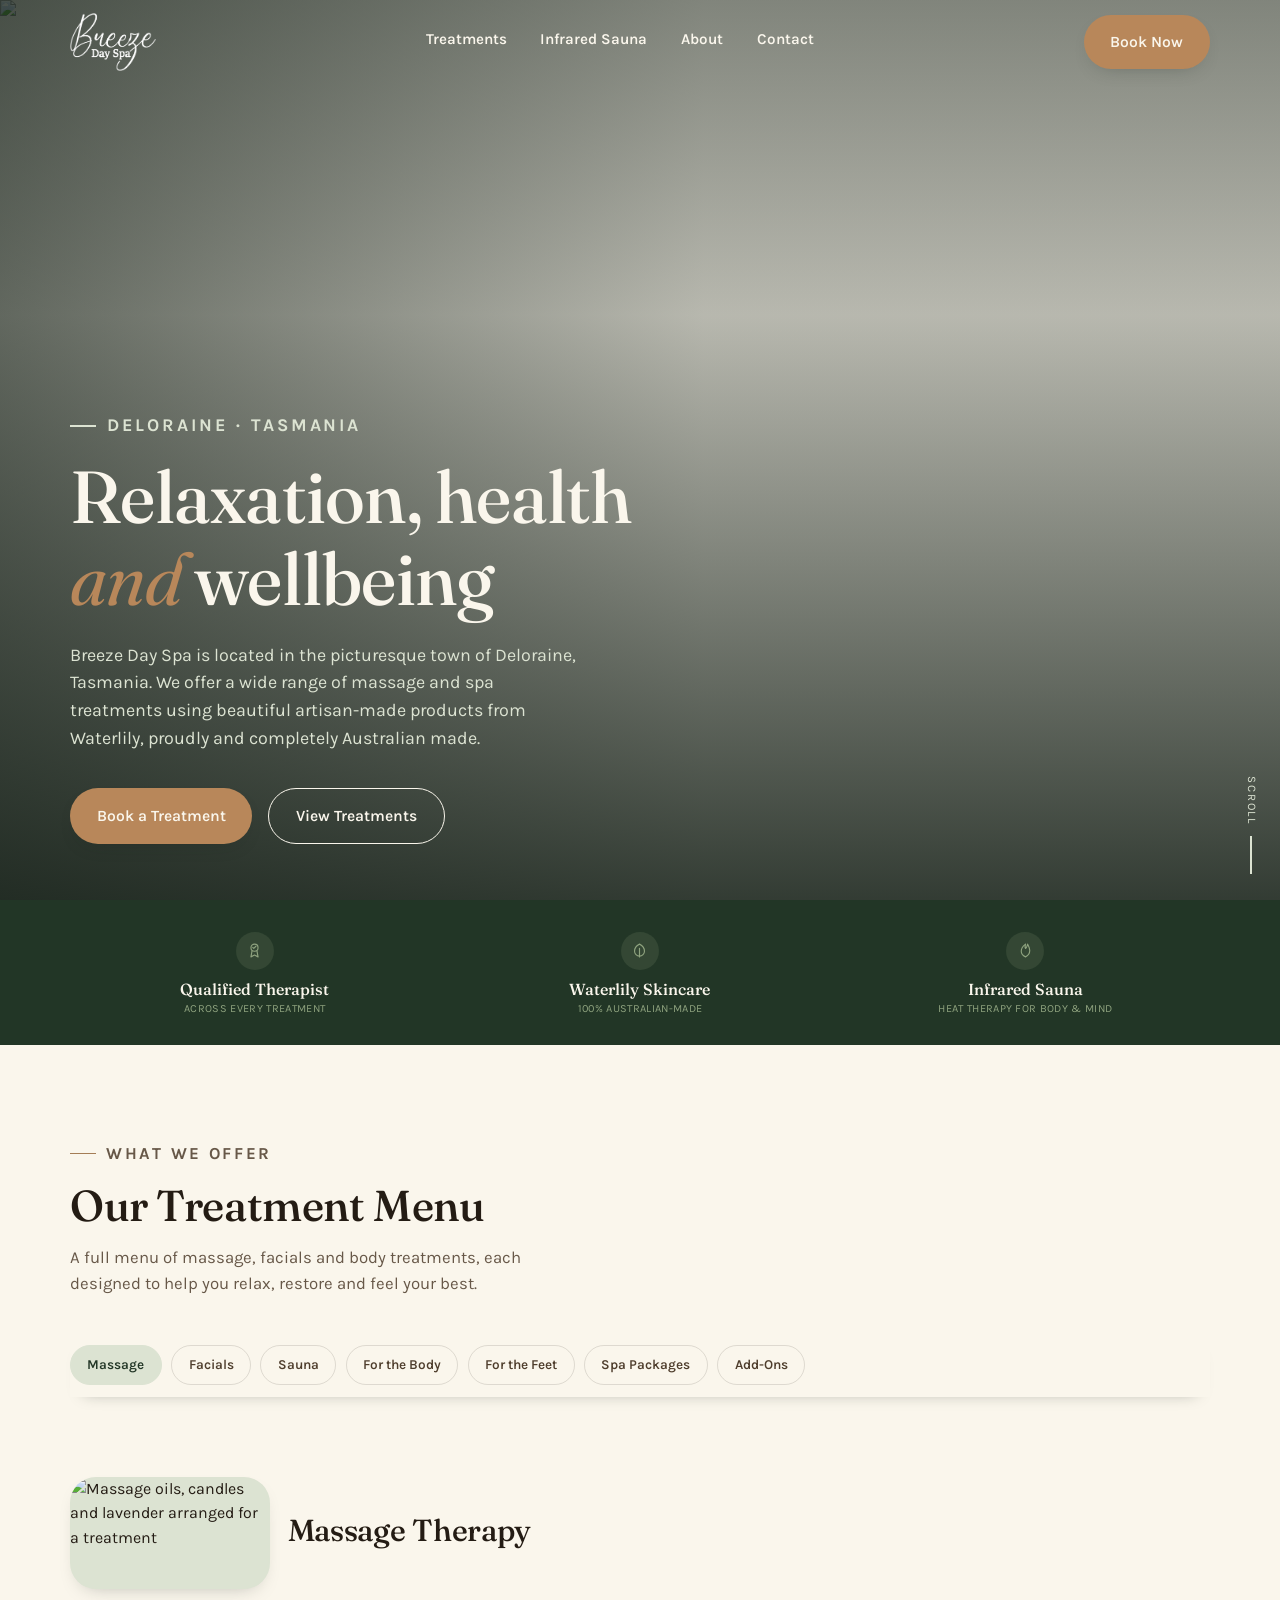
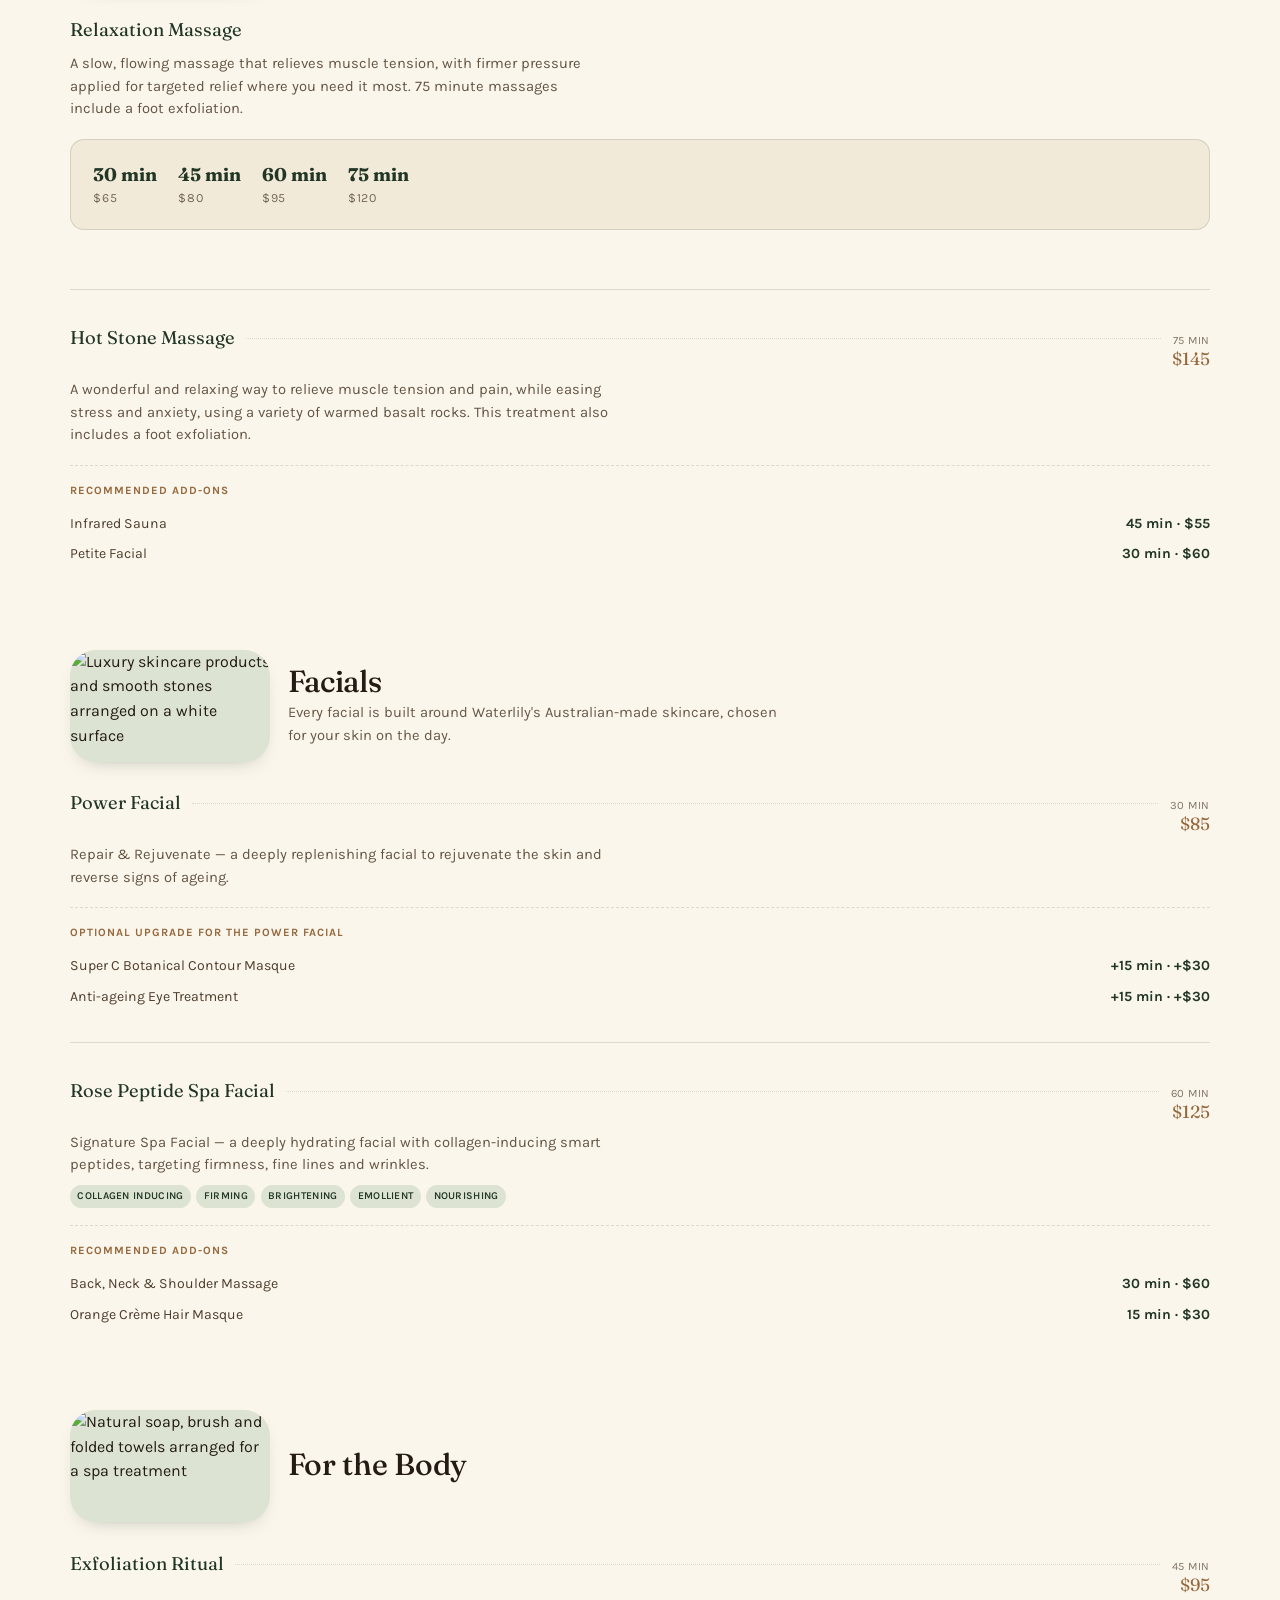
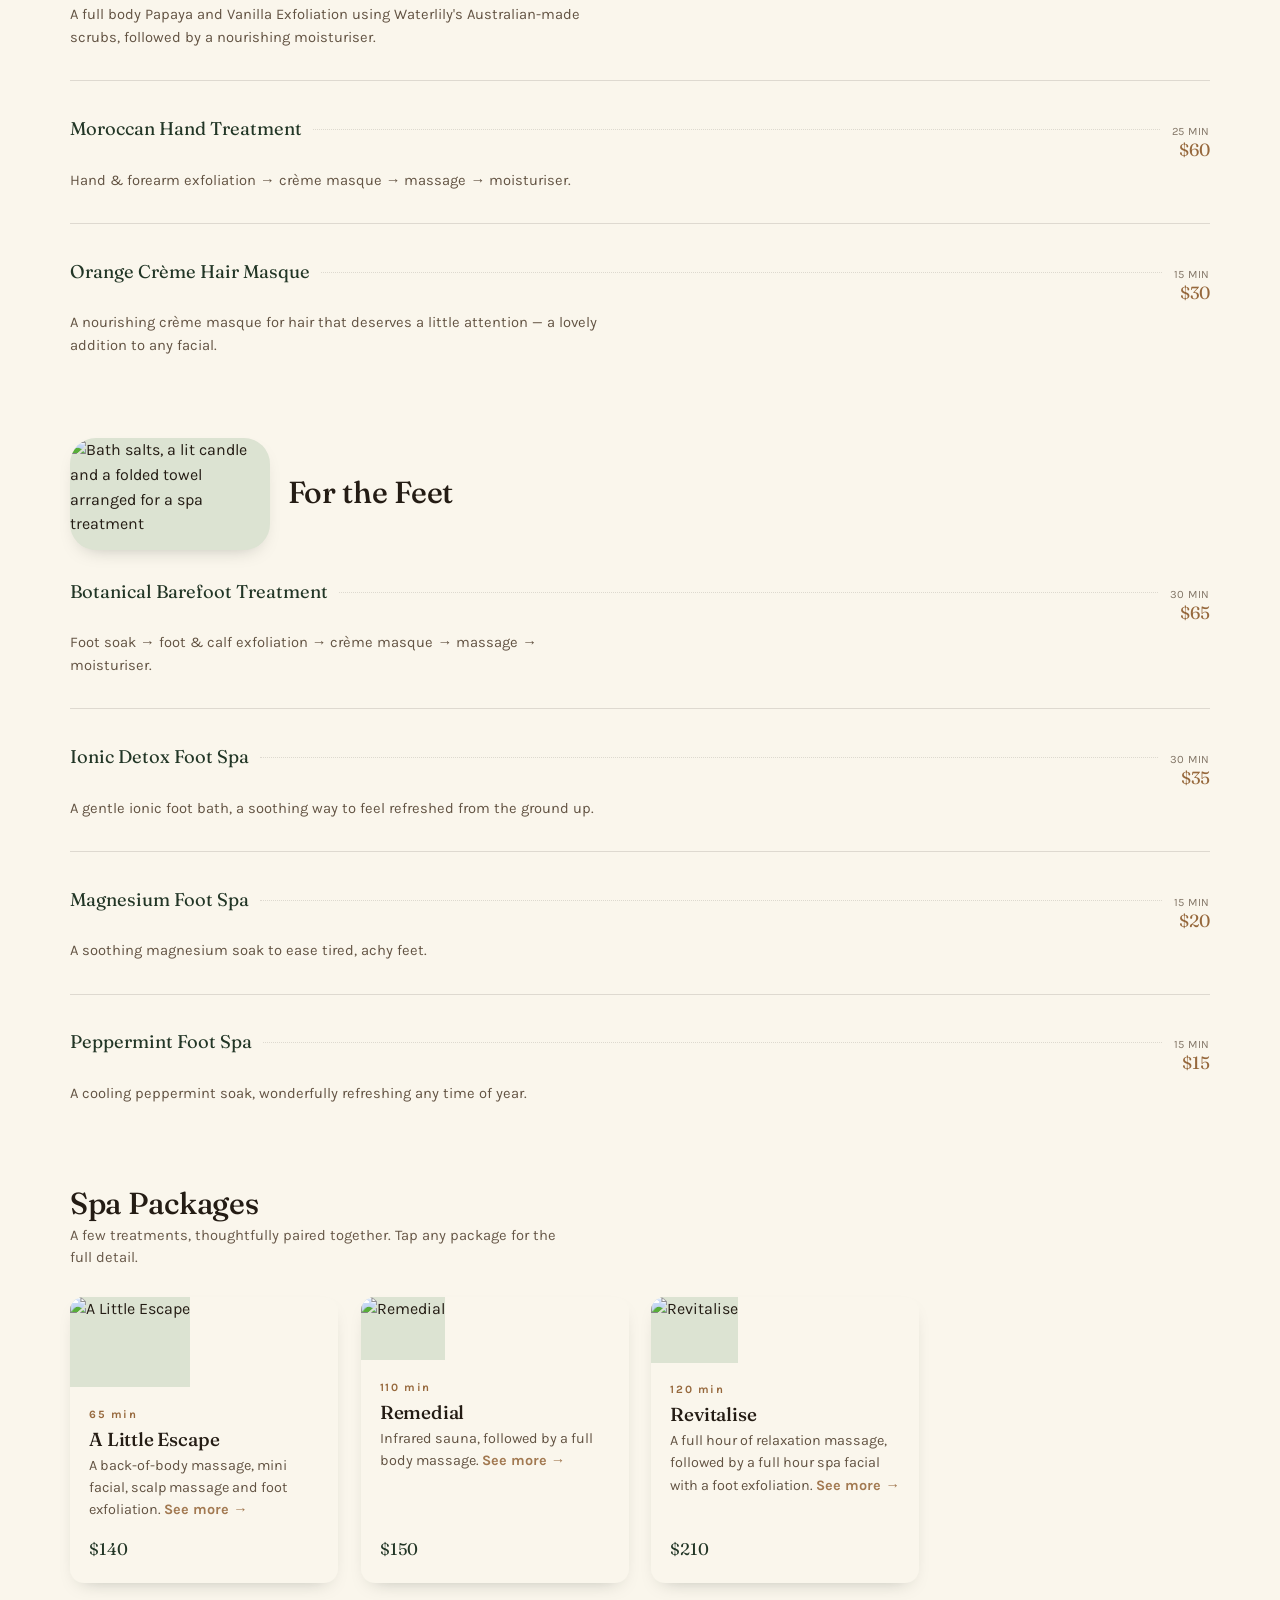
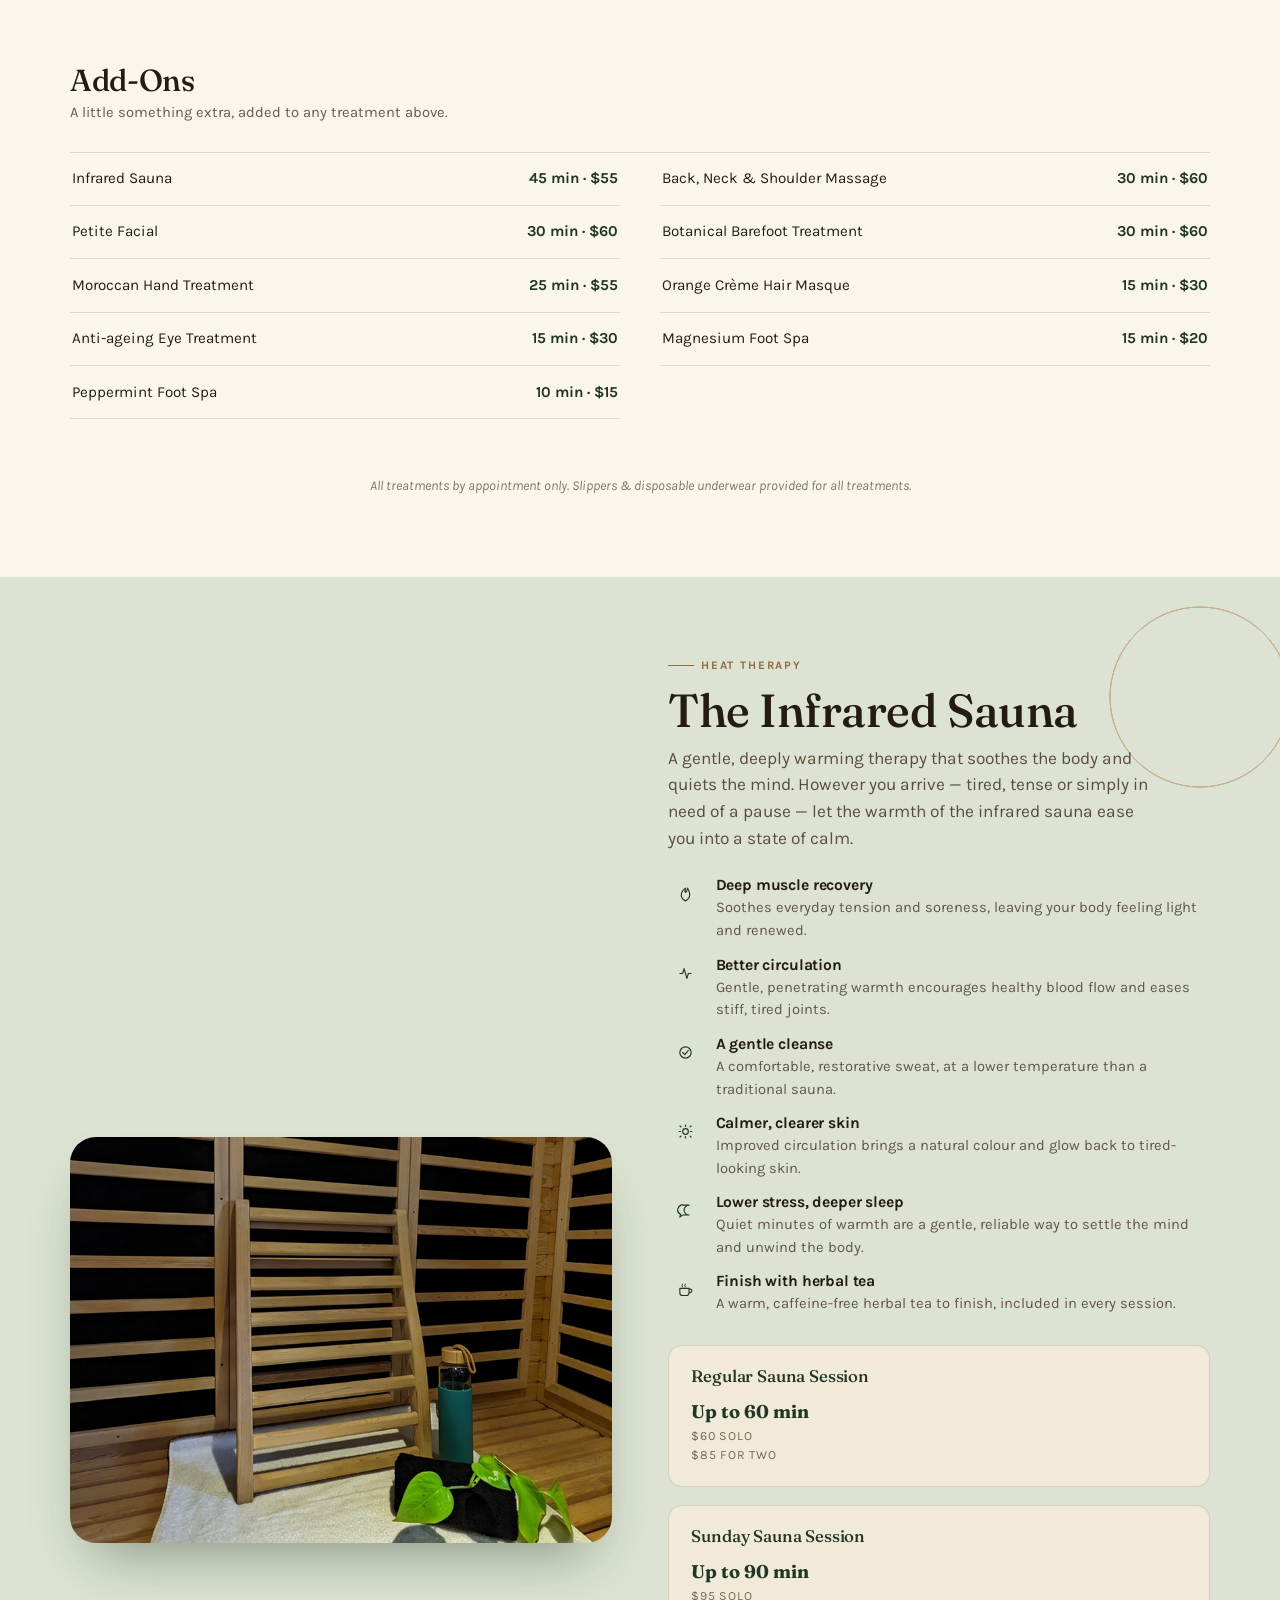
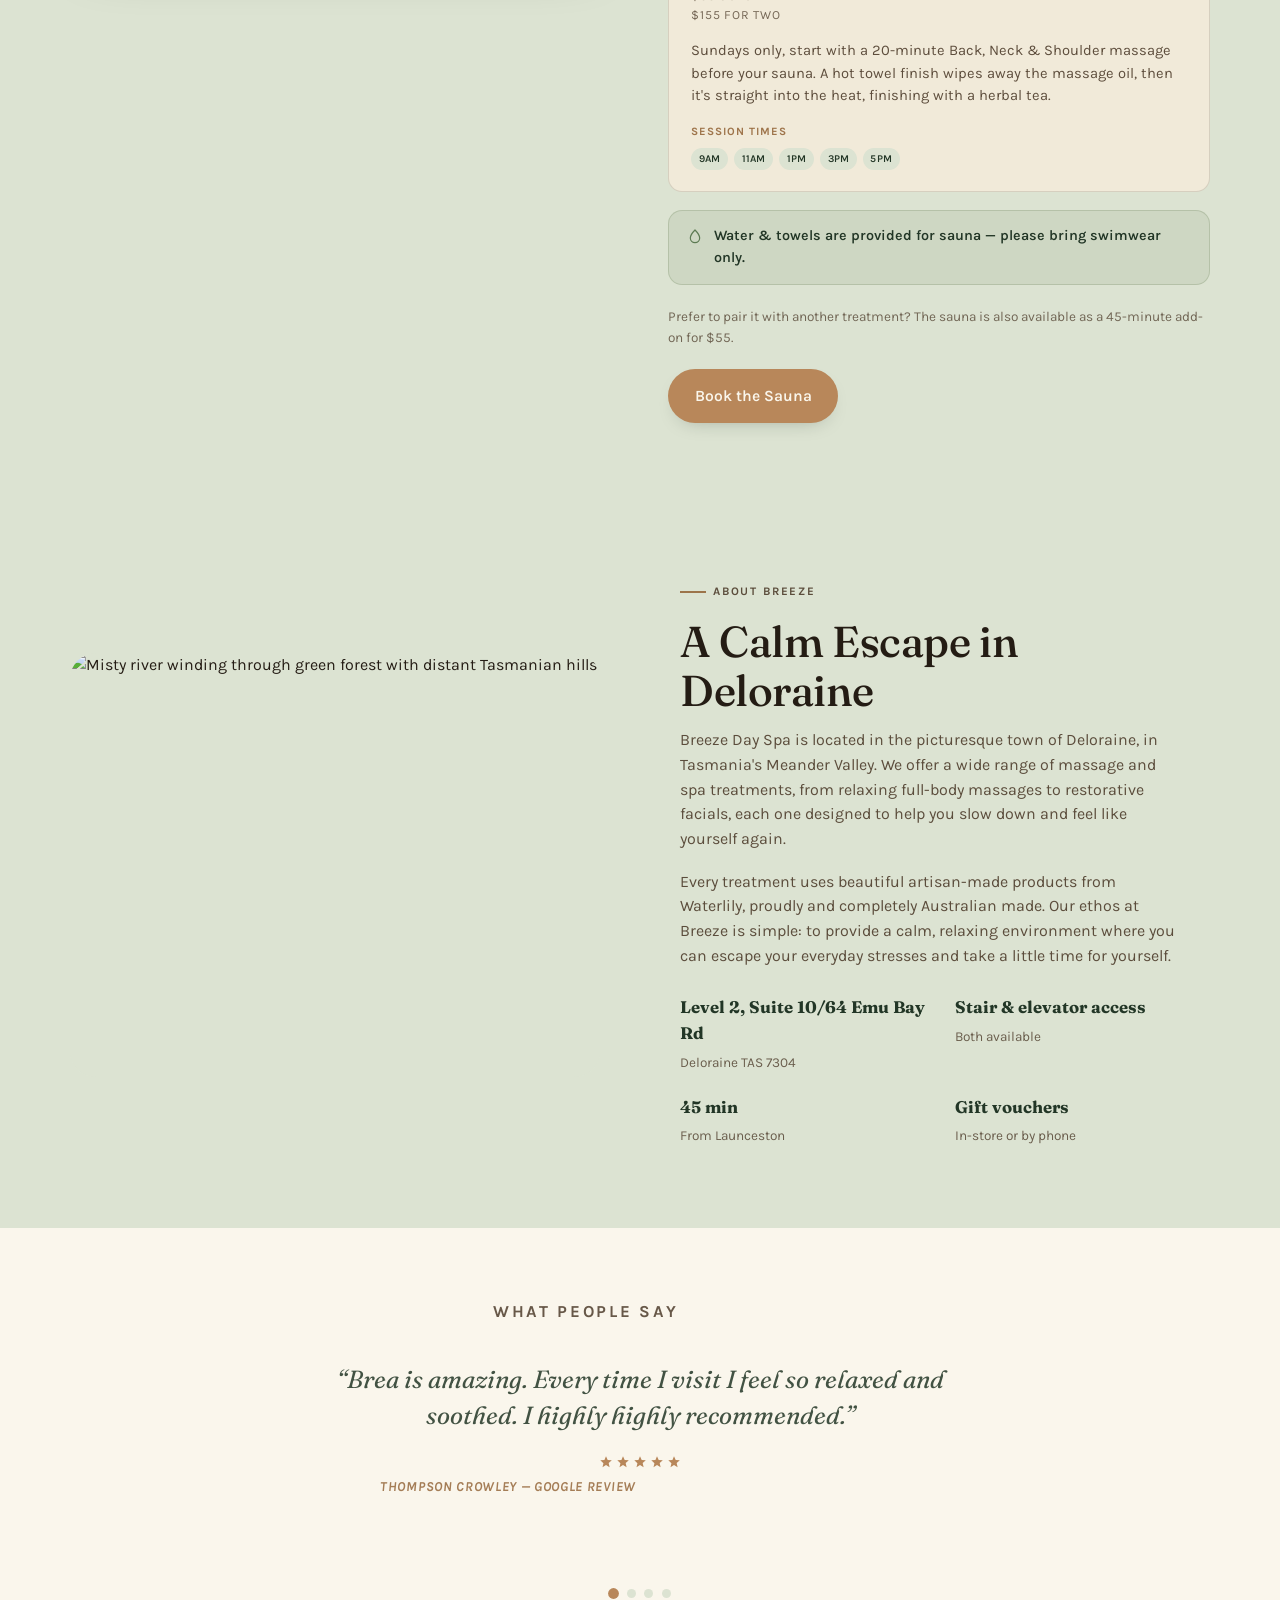
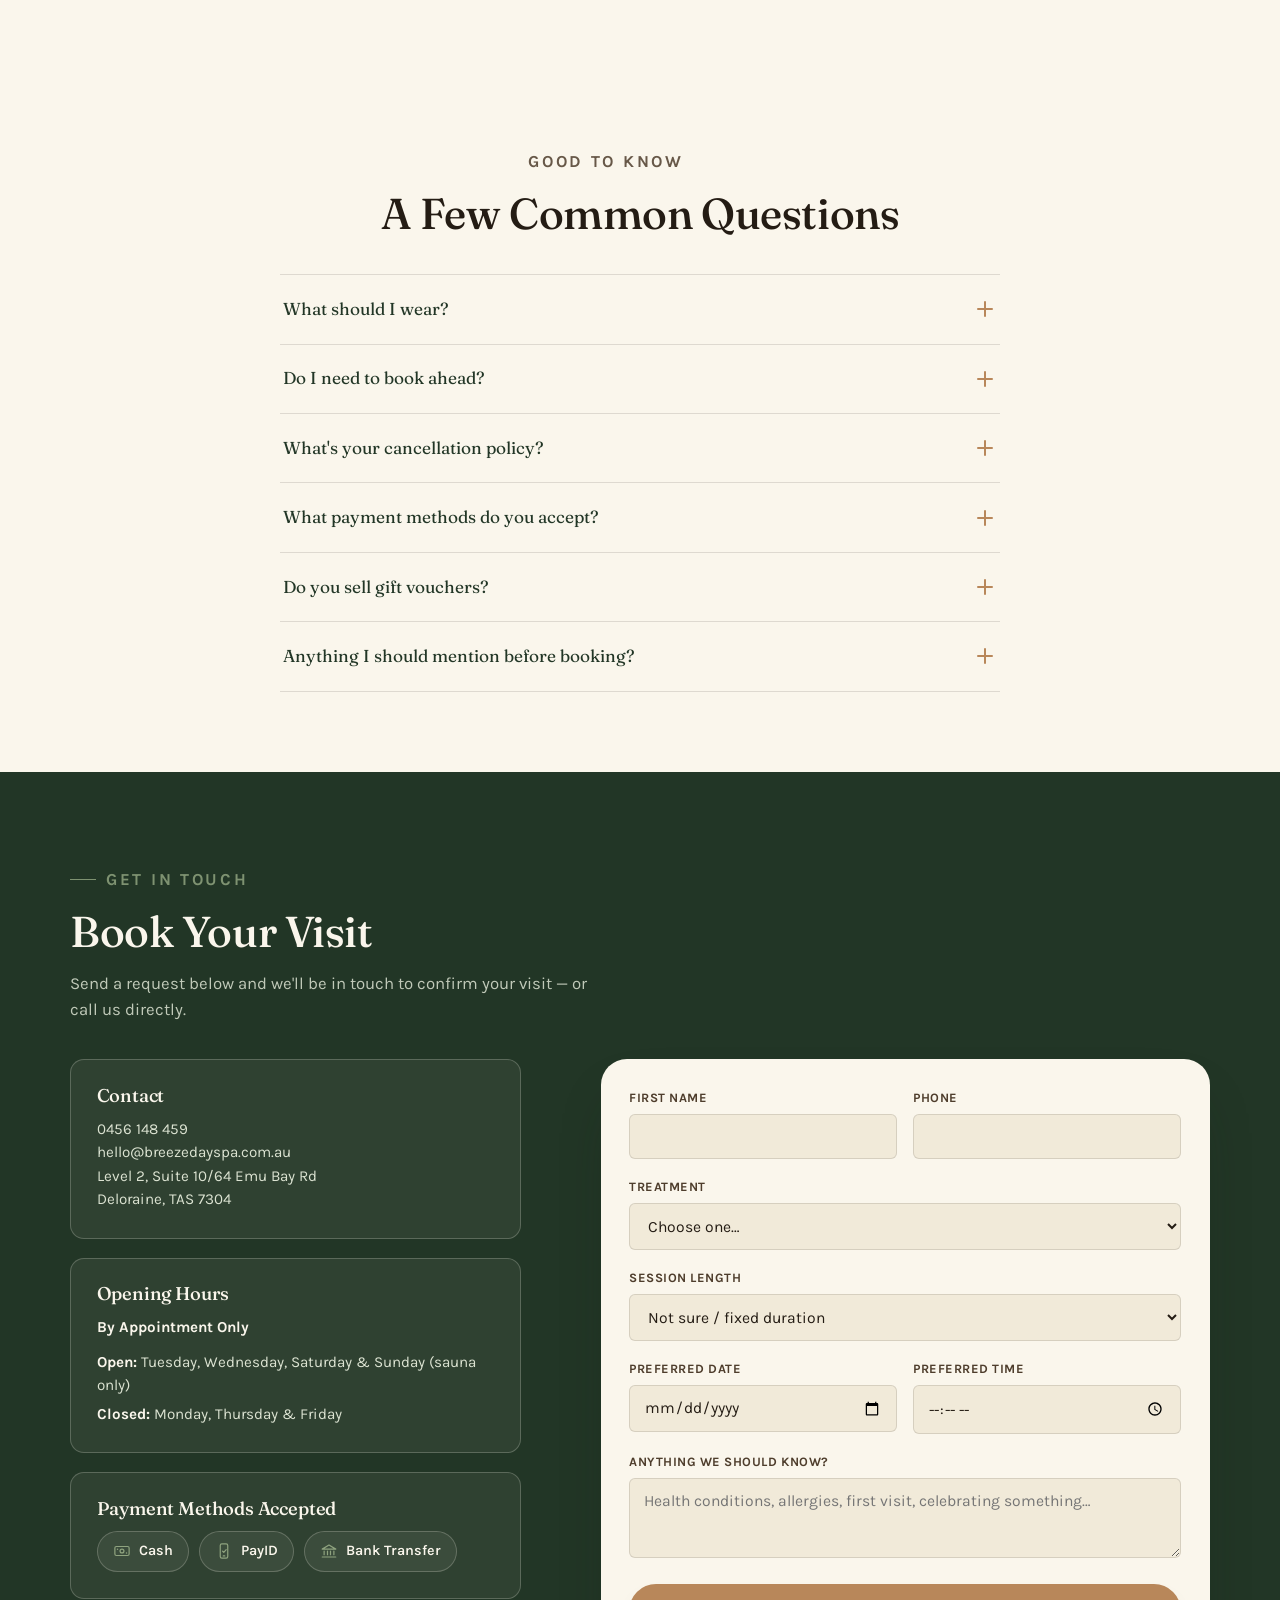
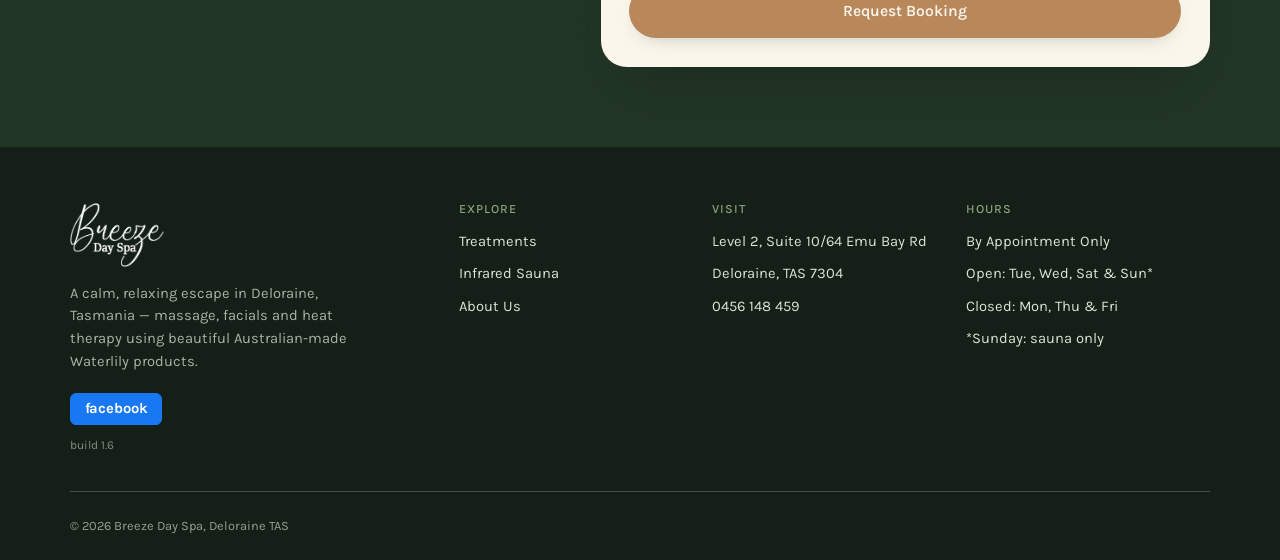
==== commit 1603eaf2: "Add files via upload" ====
--- a/index.html.html
+++ b/index.html.html
@@ -215,24 +215,11 @@
 .bg-forest{background:var(--forest);color:var(--oat);}
 .bg-forest h2,.bg-forest h3{color:var(--oat-light);}
 
-/* ============ FEATURE: SAUNA / CHAIR ============ */
+/* ============ FEATURE: SAUNA ============ */
 .feature{position:relative;z-index:0;overflow:hidden;}
 .feature-grid{display:grid;gap:var(--space-4);}
 .feature-media{position:relative;}
 .feature-media .photo-frame{aspect-ratio:4/3;box-shadow:var(--shadow-lg);}
-.chair-scene{
-  position:relative;aspect-ratio:4/3;border-radius:var(--radius-lg);overflow:hidden;
-  box-shadow:var(--shadow-lg);background:var(--mist);
-}
-.chair-scene-bg{
-  position:absolute;inset:0;
-  background:
-    radial-gradient(circle at 26% 18%,rgba(143,163,127,.45),transparent 58%),
-    radial-gradient(circle at 82% 88%,rgba(184,135,90,.32),transparent 55%),
-    linear-gradient(155deg,var(--oat-light) 0%,var(--mist) 55%,var(--oat) 100%);
-}
-.chair-scene-card{position:absolute;inset:7% 9% 5%;display:flex;align-items:center;justify-content:center;}
-.chair-scene-card img{width:100%;height:100%;object-fit:contain;filter:drop-shadow(0 26px 34px rgba(20,31,23,.32));}
 .feature-body h2{font-size:clamp(2rem,6vw,2.9rem);margin-bottom:.5rem;}
 .feature-lede{font-size:1.08rem;color:var(--bark);opacity:.9;margin-bottom:1.6rem;max-width:48ch;}
 .benefit-list{display:grid;gap:.85rem;margin-bottom:1.8rem;}
@@ -250,6 +237,18 @@
 .session-box .opt{display:flex;flex-direction:column;}
 .session-box .opt strong{font-family:var(--font-display);font-size:1.15rem;color:var(--forest);}
 .session-box .opt span{font-size:.78rem;text-transform:uppercase;letter-spacing:.06em;color:var(--bark);opacity:.75;}
+.sauna-option{
+  background:var(--oat);border:1px solid var(--line);border-radius:var(--radius-md);
+  padding:1.3rem 1.4rem;margin-bottom:1.1rem;
+}
+.sauna-option h4{font-family:var(--font-display);font-size:1.05rem;color:var(--forest);margin-bottom:.8rem;}
+.sauna-option .opt-price{display:flex;flex-wrap:wrap;gap:1.3rem;}
+.sauna-option .opt{display:flex;flex-direction:column;}
+.sauna-option .opt strong{font-family:var(--font-display);font-size:1.15rem;color:var(--forest);}
+.sauna-option .opt span{font-size:.78rem;text-transform:uppercase;letter-spacing:.06em;color:var(--bark);opacity:.75;}
+.sauna-option p{font-size:.92rem;color:var(--bark);opacity:.9;margin-top:.9rem;margin-bottom:.9rem;}
+.sauna-option .time-pills{display:flex;flex-wrap:wrap;gap:.4rem;}
+.sauna-option .time-pills-label{font-size:.7rem;font-weight:700;letter-spacing:.09em;text-transform:uppercase;color:var(--clay-deep);margin-bottom:.5rem;}
 
 /* warmth ring signature graphic, used behind the sauna feature */
 .warmth-rings{position:absolute;pointer-events:none;z-index:-1;opacity:.55;}
@@ -264,9 +263,6 @@
 
 @media(min-width:860px){
   .feature-grid{grid-template-columns:1fr 1fr;align-items:center;gap:var(--space-5);}
-  .feature.reverse .feature-grid{direction:rtl;}
-  .feature.reverse .feature-body{direction:ltr;}
-  .feature.reverse .feature-media{direction:ltr;}
 }
 
 /* ============ TREATMENT MENU (categories, price rows, variants) ============ */
@@ -284,6 +280,18 @@
   transition:background .3s var(--ease),border-color .3s var(--ease),color .3s var(--ease);
 }
 .menu-nav a.active{background:var(--mist);border-color:var(--mist);color:var(--forest);}
+.menu-nav.pinned{
+  position:fixed;left:50%;transform:translateX(-50%);
+  width:100%;max-width:1180px;padding-inline:1.25rem;
+}
+#sauna{scroll-margin-top:calc(var(--header-h) + var(--menu-nav-h) + 18px);}
+.water-note{
+  display:flex;align-items:flex-start;gap:.7rem;
+  background:rgba(143,163,127,.18);border:1px solid rgba(143,163,127,.4);
+  border-radius:var(--radius-md);padding:.9rem 1.1rem;margin-bottom:1.3rem;
+}
+.water-note .ico{flex-shrink:0;color:var(--moss);margin-top:.1rem;}
+.water-note p{font-size:.9rem;font-weight:600;color:var(--forest);margin:0;}
 
 .menu-category{margin-top:var(--space-6);scroll-margin-top:calc(var(--header-h) + var(--menu-nav-h) + 18px);}
 .menu-category:first-of-type{margin-top:0;}
@@ -342,6 +350,7 @@
 .treat-card-body h3{font-size:1.18rem;margin-bottom:.3rem;}
 .treat-card-body .meta{font-size:.78rem;color:var(--bark);opacity:.75;margin-bottom:.55rem;text-transform:uppercase;letter-spacing:.04em;}
 .treat-card-body p{font-size:.9rem;color:var(--bark);opacity:.88;flex:1;}
+.treat-card-body .see-more{color:var(--clay-deep);font-weight:700;opacity:1;white-space:nowrap;}
 .treat-card-body .price{margin-top:.9rem;font-family:var(--font-display);color:var(--forest);font-size:1.05rem;}
 
 /* Treatment modal */
@@ -416,14 +425,22 @@
 .faq-a p{padding:0 .2rem 1.4rem;color:var(--bark);opacity:.88;max-width:60ch;font-size:.95rem;}
 
 /* ============ BOOKING / CONTACT ============ */
-.book-grid{display:grid;gap:var(--space-4);}
+.book-grid{display:grid;grid-template-columns:minmax(0,1fr);gap:var(--space-4);}
+.book-info{display:contents;}
+.book-contact{order:1;}
+.book-form{order:2;}
+.book-hours{order:3;}
+.book-payment{order:4;}
+.pay-methods{display:flex;flex-wrap:wrap;gap:.6rem;}
+.pay-chip{
+  display:inline-flex;align-items:center;gap:.5rem;padding:.55rem .95rem;
+  border:1px solid var(--line-light);border-radius:100px;background:rgba(250,246,236,.06);
+  color:var(--oat-light);font-size:.9rem;font-weight:600;
+}
+.pay-chip svg{flex-shrink:0;color:var(--moss-light);}
 .info-card{background:rgba(250,246,236,.06);border:1px solid var(--line-light);border-radius:var(--radius-md);padding:1.6rem;}
-.info-card + .info-card{margin-top:1.2rem;}
 .info-card h3{font-size:1.15rem;color:var(--oat-light);margin-bottom:.7rem;}
 .info-card p, .info-card a{color:var(--mist);font-size:.95rem;}
-.hours-table{width:100%;font-size:.92rem;color:var(--mist);}
-.hours-table td{padding:.3rem 0;}
-.hours-table td:last-child{text-align:right;color:var(--oat-light);font-weight:600;}
 
 .book-form{background:var(--oat-light);border-radius:var(--radius-lg);padding:1.8rem;box-shadow:var(--shadow-lg);color:var(--ink);}
 .form-row{margin-bottom:1.1rem;}
@@ -435,14 +452,18 @@
 }
 .form-row input:focus,.form-row select:focus,.form-row textarea:focus{border-color:var(--clay);outline:none;}
 .form-row textarea{resize:vertical;min-height:80px;}
-.two-col{display:grid;grid-template-columns:1fr 1fr;gap:1rem;}
+.two-col{display:grid;grid-template-columns:minmax(0,1fr) minmax(0,1fr);gap:1rem;}
+.two-col > *{min-width:0;}
+.form-row input{min-width:0;max-width:100%;}
 .form-success{
   display:none;align-items:center;gap:.7rem;background:var(--mist);color:var(--forest);
   padding:1rem 1.1rem;border-radius:var(--radius-sm);font-weight:600;font-size:.92rem;margin-top:1rem;
 }
 .form-success.show{display:flex;}
 @media(min-width:900px){
-  .book-grid{grid-template-columns:.85fr 1.15fr;gap:var(--space-6);}
+  .book-grid{grid-template-columns:minmax(0,.85fr) minmax(0,1.15fr);gap:var(--space-6);}
+  .book-info{display:block;}
+  .book-hours,.book-payment{margin-top:1.2rem;}
 }
 
 /* ============ FOOTER ============ */
@@ -457,6 +478,13 @@
 .footer-social{display:flex;gap:.8rem;margin-top:1.2rem;}
 .footer-social a{width:36px;height:36px;border-radius:50%;border:1px solid var(--line-light);display:flex;align-items:center;justify-content:center;transition:background .3s,border-color .3s;}
 .footer-social a:hover{background:rgba(255,255,255,.08);border-color:var(--moss-light);}
+.footer-social a.fb-wordmark{
+  width:auto;height:32px;border-radius:6px;padding:0 .85rem;border-color:#1877F2;
+  background:#1877F2;color:#fff;font-family:var(--font-body);font-weight:700;
+  font-size:.92rem;letter-spacing:-0.01em;
+}
+.footer-social a.fb-wordmark:hover{background:#166FE0;border-color:#166FE0;}
+.version-tag{display:block;margin-top:.7rem;font-size:.75rem;opacity:.55;}
 .footer-bottom{display:flex;flex-wrap:wrap;justify-content:space-between;gap:.8rem;padding-top:var(--space-3);font-size:.8rem;opacity:.65;}
 @media(min-width:860px){
   .footer-top{grid-template-columns:1.3fr .8fr .8fr .9fr;}
@@ -479,13 +507,12 @@
 <header class="site-header" id="siteHeader">
   <div class="container">
     <a href="#top" class="logo" aria-label="Breeze Day Spa — home">
-      <img src="[data-uri]" alt="Breeze Day Spa" class="logo-img logo-light">
-      <img src="[data-uri]" alt="Breeze Day Spa" class="logo-img logo-dark">
+      <img src="images/logo-light.png" alt="Breeze Day Spa" class="logo-img logo-light">
+      <img src="images/logo-dark.png" alt="Breeze Day Spa" class="logo-img logo-dark">
     </a>
     <nav class="nav-links" aria-label="Primary">
       <a class="nav-link" href="#treatments">Treatments</a>
       <a class="nav-link" href="#sauna">Infrared Sauna</a>
-      <a class="nav-link" href="#chair">Massage Chair</a>
       <a class="nav-link" href="#about">About</a>
       <a class="nav-link" href="#book">Contact</a>
     </nav>
@@ -500,7 +527,6 @@
   <ul>
     <li><a href="#treatments" class="mm-link">Treatments</a></li>
     <li><a href="#sauna" class="mm-link">Infrared Sauna</a></li>
-    <li><a href="#chair" class="mm-link">Massage Chair</a></li>
     <li><a href="#about" class="mm-link">About</a></li>
     <li><a href="#book" class="mm-link">Contact</a></li>
   </ul>
@@ -531,19 +557,12 @@
 <!-- ============ TRUST STRIP ============ -->
 <div class="trust-strip">
   <div class="container">
-    <a href="#sauna" class="trust-item">
+    <a href="#treatments" class="trust-item">
       <span class="trust-icon" aria-hidden="true">
-        <svg width="17" height="17" viewBox="0 0 24 24" fill="none"><path d="M12 21c4-2 6-5 6-9 0-4-2-6-3-9-1 3-1 5-3 6-1-2-1-3 0-6-4 3-6 7-6 10 0 4 2 6 6 8z" stroke="currentColor" stroke-width="1.6" stroke-linejoin="round"/></svg>
+        <svg width="17" height="17" viewBox="0 0 24 24" fill="none"><circle cx="12" cy="8" r="5" stroke="currentColor" stroke-width="1.6"/><path d="M9.5 7.5l1.5 1.5 3-3" stroke="currentColor" stroke-width="1.6" stroke-linecap="round" stroke-linejoin="round"/><path d="M8.5 12.5L7 21l5-2.5L17 21l-1.5-8.5" stroke="currentColor" stroke-width="1.6" stroke-linejoin="round"/></svg>
       </span>
-      <strong>Infrared Sauna</strong>
-      <span>Heat therapy for body &amp; mind</span>
-    </a>
-    <a href="#chair" class="trust-item">
-      <span class="trust-icon" aria-hidden="true">
-        <svg width="17" height="17" viewBox="0 0 24 24" fill="none"><path d="M6 11V6a1 1 0 011-1h10a1 1 0 011 1v5" stroke="currentColor" stroke-width="1.6" stroke-linecap="round"/><rect x="5" y="11" width="14" height="6" rx="1.5" stroke="currentColor" stroke-width="1.6"/><path d="M7 17v4M17 17v4" stroke="currentColor" stroke-width="1.6" stroke-linecap="round"/></svg>
-      </span>
-      <strong>Massage Chair</strong>
-      <span>AI-guided, walk-in relief</span>
+      <strong>Qualified Therapist</strong>
+      <span>Across every treatment</span>
     </a>
     <a href="#cat-facials" class="trust-item">
       <span class="trust-icon" aria-hidden="true">
@@ -552,6 +571,13 @@
       <strong>Waterlily Skincare</strong>
       <span>100% Australian-made</span>
     </a>
+    <a href="#sauna" class="trust-item">
+      <span class="trust-icon" aria-hidden="true">
+        <svg width="17" height="17" viewBox="0 0 24 24" fill="none"><path d="M12 21c4-2 6-5 6-9 0-4-2-6-3-9-1 3-1 5-3 6-1-2-1-3 0-6-4 3-6 7-6 10 0 4 2 6 6 8z" stroke="currentColor" stroke-width="1.6" stroke-linejoin="round"/></svg>
+      </span>
+      <strong>Infrared Sauna</strong>
+      <span>Heat therapy for body &amp; mind</span>
+    </a>
   </div>
 </div>
 
@@ -567,6 +593,7 @@
     <nav class="menu-nav" aria-label="Treatment categories">
       <a href="#cat-massage">Massage</a>
       <a href="#cat-facials">Facials</a>
+      <a href="#sauna">Sauna</a>
       <a href="#cat-body">For the Body</a>
       <a href="#cat-feet">For the Feet</a>
       <a href="#cat-packages">Spa Packages</a>
@@ -585,8 +612,8 @@
       </div>
       <div class="menu-list">
         <div class="menu-item">
-          <p class="menu-item-title">Relaxation, Aromatherapy &amp; Deep Tissue Massage</p>
-          <p class="menu-item-desc">Choose your style on the day — a slow, flowing relaxation massage, an aromatherapy massage with a custom essential oil blend, or firmer, more targeted deep tissue work. Whichever you choose, the same gentle care.</p>
+          <p class="menu-item-title">Relaxation Massage</p>
+          <p class="menu-item-desc">A slow, flowing massage that relieves muscle tension, with firmer pressure applied for targeted relief where you need it most. 75 minute massages include a foot exfoliation.</p>
           <div class="session-box" style="margin-top:1.1rem;">
             <div class="opt"><strong>30 min</strong><span>$65</span></div>
             <div class="opt"><strong>45 min</strong><span>$80</span></div>
@@ -644,7 +671,7 @@
           </div>
           <div class="menu-addon-block">
             <p class="label">Recommended Add-ons</p>
-            <div class="menu-addon-row"><span>Massage</span><span class="amt">30 min · $55</span></div>
+            <div class="menu-addon-row"><span>Back, Neck &amp; Shoulder Massage</span><span class="amt">30 min · $60</span></div>
             <div class="menu-addon-row"><span>Orange Crème Hair Masque</span><span class="amt">15 min · $30</span></div>
           </div>
         </div>
@@ -760,12 +787,12 @@
       </div>
     </div>
 
-    <p class="menu-footnote">All treatments by appointment only. Slippers, robes &amp; disposable underwear provided for all treatments.</p>
+    <p class="menu-footnote">All treatments by appointment only. Slippers &amp; disposable underwear provided for all treatments.</p>
   </div>
 </section>
 
 <!-- ============ FEATURE 2: SAUNA ============ -->
-<section class="section feature bg-oat" id="sauna">
+<section class="section feature bg-mist" id="sauna">
   <svg class="warmth-rings" width="480" height="480" viewBox="0 0 480 480" style="top:-120px;right:-160px;">
     <circle cx="240" cy="240" r="90"/><circle cx="240" cy="240" r="90"/><circle cx="240" cy="240" r="90"/>
   </svg>
@@ -773,7 +800,7 @@
     <div class="feature-grid">
       <div class="feature-media reveal">
         <div class="photo-frame no-gradient">
-          <img src="[data-uri]